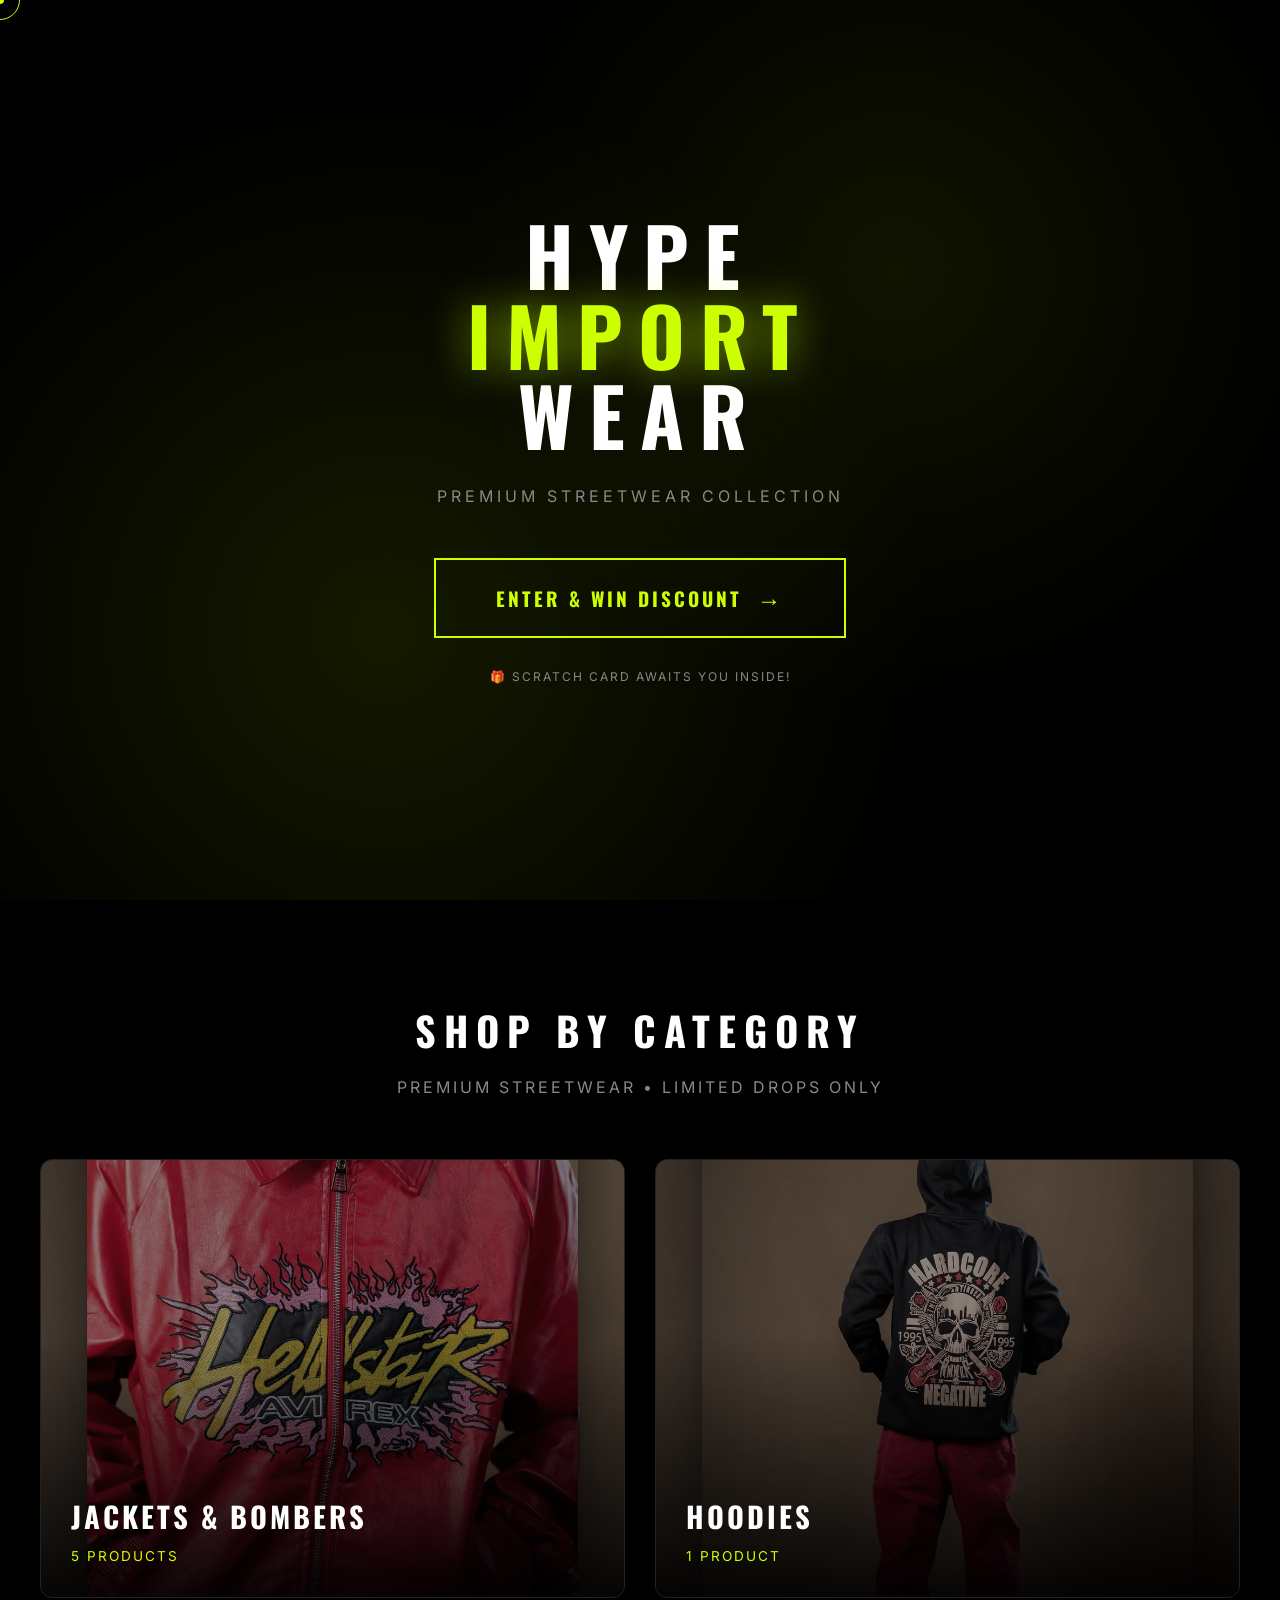
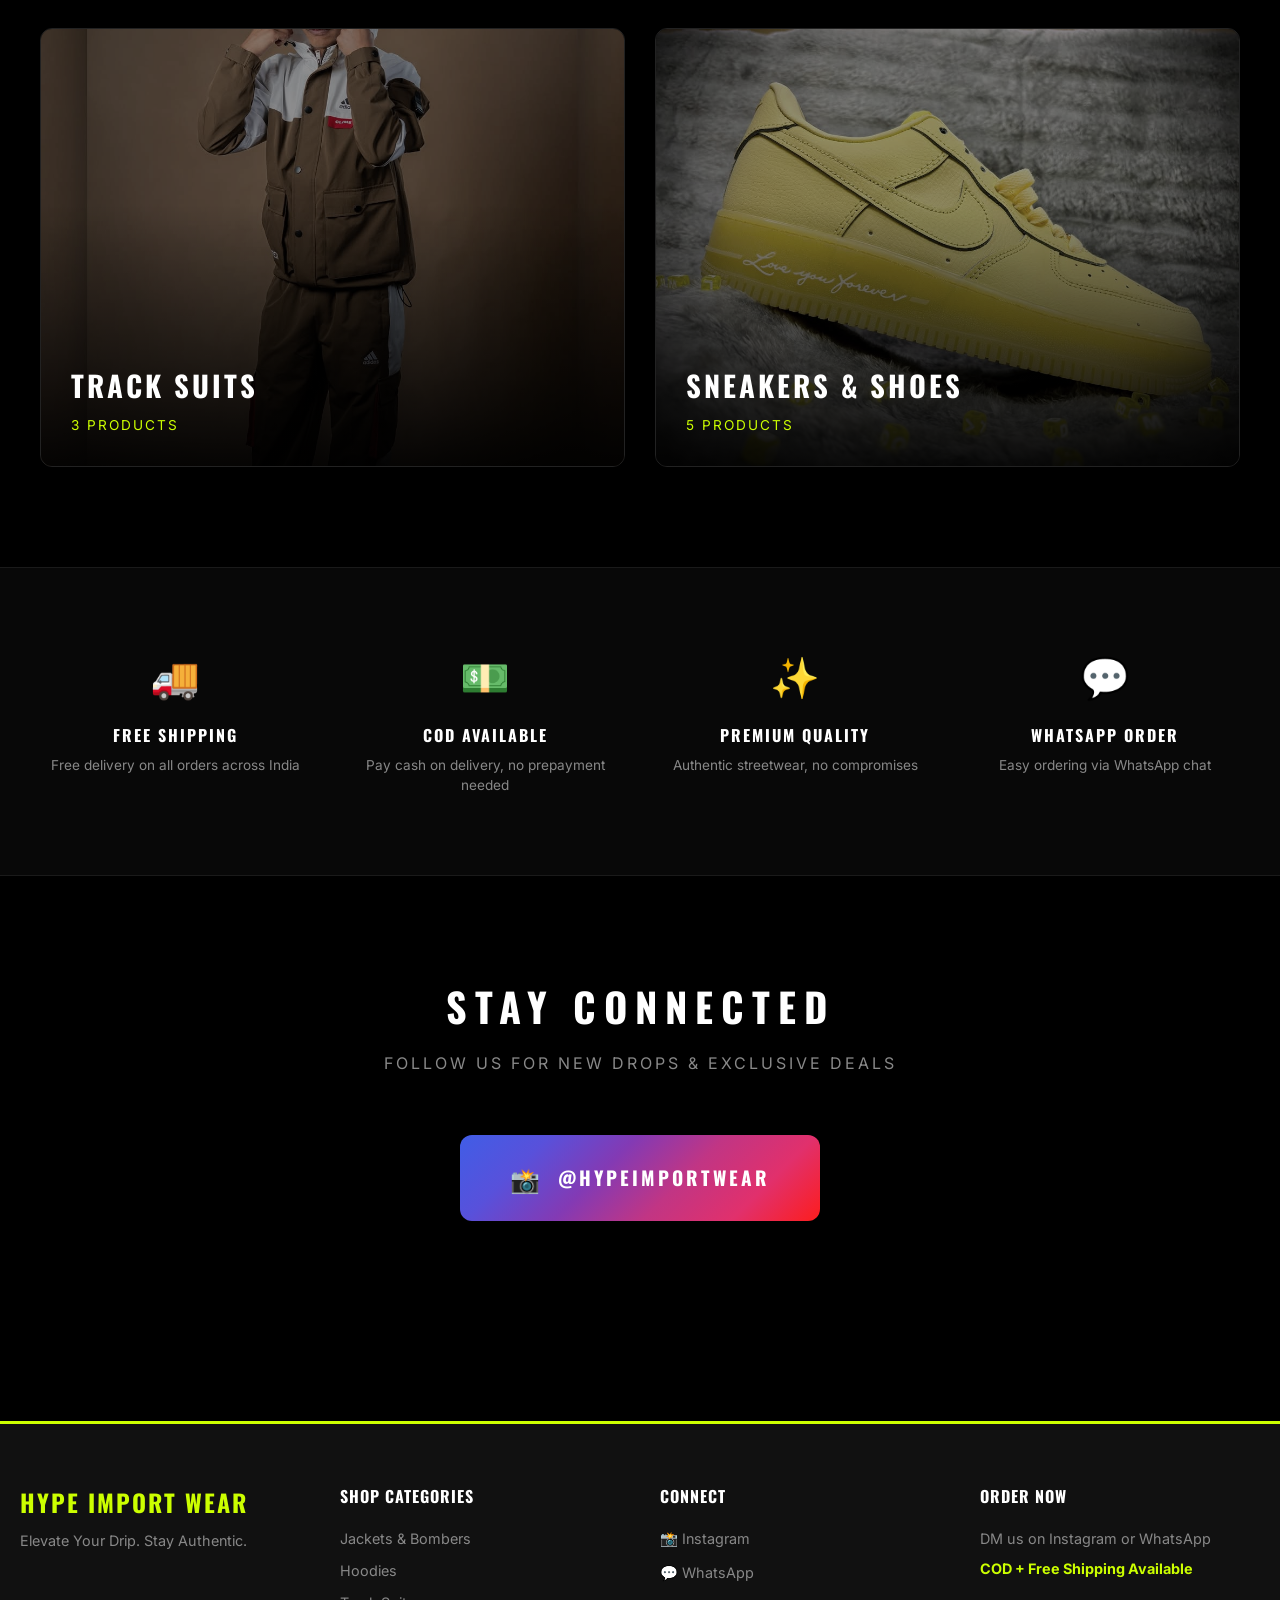
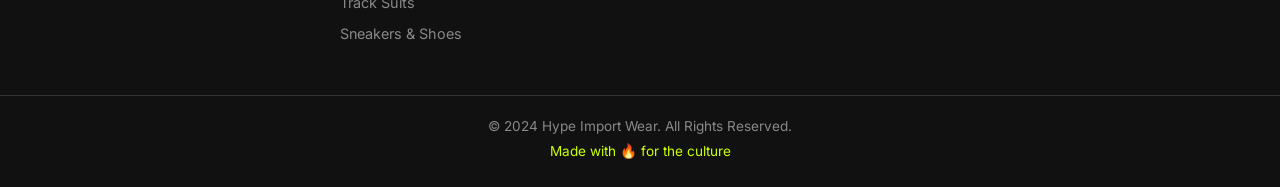
==== index.html @ 6ca6751d "Complete website restructure: Category pages, navigation bar, mobile responsive design" ====
<!DOCTYPE html>
<html lang="en">

<head>
    <meta charset="UTF-8">
    <meta name="viewport" content="width=device-width, initial-scale=1.0, maximum-scale=1.0, user-scalable=no">
    <meta name="referrer" content="no-referrer">
    <meta name="mobile-web-app-capable" content="yes">
    <meta name="apple-mobile-web-app-capable" content="yes">
    <meta name="apple-mobile-web-app-status-bar-style" content="black-translucent">
    <title>Hype Import Wear | Elevate Your Drip | Premium Streetwear</title>
    <meta name="description"
        content="Shop premium streetwear at Hype Import Wear. Jackets, hoodies, track suits, and sneakers. COD + Free Shipping available.">
    <link rel="stylesheet" href="css/styles.css">
    <link rel="stylesheet" href="css/product-page.css">
    <link rel="preconnect" href="https://fonts.googleapis.com">
    <link rel="preconnect" href="https://fonts.gstatic.com" crossorigin>
    <link href="https://fonts.googleapis.com/css2?family=Inter:wght@400;700&family=Oswald:wght@500;700&display=swap"
        rel="stylesheet">
    <style>
        /* Landing Page Specific Styles */
        .landing-hero {
            min-height: 100vh;
            display: flex;
            align-items: center;
            justify-content: center;
            text-align: center;
            padding: 120px 20px 80px;
            position: relative;
            background: transparent;
            overflow: hidden;
        }

        .landing-hero::before {
            content: '';
            position: absolute;
            top: 0;
            left: 0;
            right: 0;
            bottom: 0;
            background:
                radial-gradient(circle at 20% 80%, rgba(204, 255, 0, 0.08) 0%, transparent 50%),
                radial-gradient(circle at 80% 20%, rgba(204, 255, 0, 0.05) 0%, transparent 40%);
            pointer-events: none;
        }

        .landing-hero-content {
            position: relative;
            z-index: 2;
            max-width: 900px;
        }

        .landing-logo {
            display: flex;
            flex-direction: column;
            gap: 5px;
            margin-bottom: 30px;
        }

        .landing-logo-line {
            font-family: var(--font-heading);
            font-size: 4rem;
            font-weight: 700;
            letter-spacing: 15px;
            line-height: 1.1;
            color: var(--text-main);
        }

        .landing-logo-line.accent {
            color: var(--primary);
            text-shadow: 0 0 60px rgba(204, 255, 0, 0.4);
        }

        .landing-tagline {
            font-size: 1.2rem;
            color: var(--text-muted);
            letter-spacing: 6px;
            text-transform: uppercase;
            margin-bottom: 50px;
        }

        .landing-cta-group {
            display: flex;
            gap: 20px;
            justify-content: center;
            flex-wrap: wrap;
        }

        .landing-cta {
            display: inline-flex;
            align-items: center;
            gap: 12px;
            padding: 18px 40px;
            font-family: var(--font-heading);
            font-size: 1.1rem;
            font-weight: 700;
            text-transform: uppercase;
            letter-spacing: 3px;
            text-decoration: none;
            border-radius: var(--radius);
            transition: all 0.3s ease;
        }

        .landing-cta-primary {
            background: var(--primary);
            color: var(--bg-dark);
            border: 2px solid var(--primary);
        }

        .landing-cta-primary:hover {
            background: transparent;
            color: var(--primary);
            transform: translateY(-3px);
            box-shadow: 0 10px 30px rgba(204, 255, 0, 0.3);
        }

        .landing-cta-secondary {
            background: transparent;
            color: var(--text-main);
            border: 2px solid #333;
        }

        .landing-cta-secondary:hover {
            border-color: var(--primary);
            color: var(--primary);
            transform: translateY(-3px);
        }

        .scroll-indicator {
            position: absolute;
            bottom: 40px;
            left: 50%;
            transform: translateX(-50%);
            color: var(--text-muted);
            font-size: 0.8rem;
            letter-spacing: 3px;
            text-transform: uppercase;
            animation: bounce 2s infinite;
        }

        .scroll-indicator span {
            display: block;
            margin-top: 10px;
            font-size: 1.5rem;
        }

        @keyframes bounce {

            0%,
            20%,
            50%,
            80%,
            100% {
                transform: translateX(-50%) translateY(0);
            }

            40% {
                transform: translateX(-50%) translateY(-10px);
            }

            60% {
                transform: translateX(-50%) translateY(-5px);
            }
        }

        /* Category Showcase Section */
        .category-showcase {
            padding: 100px 20px;
            background: transparent;
        }

        .section-header {
            text-align: center;
            margin-bottom: 60px;
        }

        .section-title {
            font-family: var(--font-heading);
            font-size: 2.5rem;
            font-weight: 700;
            text-transform: uppercase;
            letter-spacing: 8px;
            color: var(--text-main);
            margin-bottom: 15px;
        }

        .section-subtitle {
            color: var(--text-muted);
            font-size: 1rem;
            letter-spacing: 3px;
            text-transform: uppercase;
        }

        .category-grid {
            display: grid;
            grid-template-columns: repeat(2, 1fr);
            gap: 30px;
            max-width: 1200px;
            margin: 0 auto;
        }

        .category-card {
            position: relative;
            aspect-ratio: 4/3;
            overflow: hidden;
            border-radius: var(--radius);
            border: 1px solid #222;
            cursor: pointer;
            transition: all 0.4s ease;
        }

        .category-card:hover {
            transform: translateY(-10px);
            border-color: var(--primary);
            box-shadow: 0 20px 60px rgba(204, 255, 0, 0.15);
        }

        .category-card-bg {
            position: absolute;
            top: 0;
            left: 0;
            width: 100%;
            height: 100%;
            background-size: cover;
            background-position: center;
            filter: grayscale(30%) brightness(0.6);
            transition: all 0.4s ease;
        }

        .category-card:hover .category-card-bg {
            filter: grayscale(0%) brightness(0.8);
            transform: scale(1.05);
        }

        .category-card-overlay {
            position: absolute;
            top: 0;
            left: 0;
            width: 100%;
            height: 100%;
            background: linear-gradient(180deg, transparent 40%, rgba(0, 0, 0, 0.9) 100%);
        }

        .category-card-content {
            position: absolute;
            bottom: 0;
            left: 0;
            right: 0;
            padding: 30px;
            z-index: 2;
        }

        .category-card-title {
            font-family: var(--font-heading);
            font-size: 1.8rem;
            font-weight: 700;
            text-transform: uppercase;
            letter-spacing: 3px;
            color: var(--text-main);
            margin-bottom: 8px;
        }

        .category-card-count {
            font-size: 0.85rem;
            color: var(--primary);
            letter-spacing: 2px;
            text-transform: uppercase;
        }

        .category-card-arrow {
            position: absolute;
            top: 20px;
            right: 20px;
            width: 50px;
            height: 50px;
            border: 2px solid rgba(255, 255, 255, 0.3);
            border-radius: 50%;
            display: flex;
            align-items: center;
            justify-content: center;
            color: var(--text-main);
            font-size: 1.2rem;
            transition: all 0.3s ease;
            opacity: 0;
            transform: translateX(-10px);
        }

        .category-card:hover .category-card-arrow {
            opacity: 1;
            transform: translateX(0);
            border-color: var(--primary);
            color: var(--primary);
        }

        /* Features Section */
        .features-section {
            padding: 80px 20px;
            background: rgba(10, 10, 10, 0.8);
            border-top: 1px solid #1a1a1a;
            border-bottom: 1px solid #1a1a1a;
        }

        .features-grid {
            display: grid;
            grid-template-columns: repeat(4, 1fr);
            gap: 40px;
            max-width: 1200px;
            margin: 0 auto;
        }

        .feature-item {
            text-align: center;
        }

        .feature-icon {
            font-size: 2.5rem;
            margin-bottom: 15px;
        }

        .feature-title {
            font-family: var(--font-heading);
            font-size: 1rem;
            font-weight: 700;
            text-transform: uppercase;
            letter-spacing: 2px;
            color: var(--text-main);
            margin-bottom: 8px;
        }

        .feature-desc {
            font-size: 0.85rem;
            color: var(--text-muted);
            line-height: 1.5;
        }

        /* Instagram CTA Section */
        .instagram-section {
            padding: 100px 20px;
            text-align: center;
            background: transparent;
        }

        .instagram-cta {
            display: inline-flex;
            align-items: center;
            gap: 15px;
            padding: 25px 50px;
            background: linear-gradient(135deg, #405DE6, #5851DB, #833AB4, #C13584, #E1306C, #FD1D1D);
            border-radius: var(--radius);
            color: white;
            text-decoration: none;
            font-family: var(--font-heading);
            font-size: 1.2rem;
            font-weight: 700;
            text-transform: uppercase;
            letter-spacing: 3px;
            transition: all 0.3s ease;
        }

        .instagram-cta:hover {
            transform: translateY(-5px);
            box-shadow: 0 20px 40px rgba(193, 53, 132, 0.4);
        }

        .instagram-cta-icon {
            font-size: 1.5rem;
        }

        /* Navigation Bar */
        .header-nav {
            position: fixed;
            top: 0;
            left: 0;
            right: 0;
            z-index: 1000;
            background: rgba(0, 0, 0, 0.95);
            backdrop-filter: blur(10px);
            border-bottom: 1px solid rgba(204, 255, 0, 0.1);
        }

        .header-nav-content {
            max-width: 1400px;
            margin: 0 auto;
            display: flex;
            align-items: center;
            justify-content: space-between;
            padding: 12px 20px;
        }

        .nav-logo img {
            height: 45px;
            width: auto;
        }

        .nav-links {
            display: flex;
            align-items: center;
            gap: 8px;
        }

        .nav-link {
            color: var(--text-muted);
            text-decoration: none;
            font-family: var(--font-heading);
            font-size: 0.85rem;
            font-weight: 500;
            text-transform: uppercase;
            letter-spacing: 1px;
            padding: 10px 16px;
            border-radius: var(--radius);
            transition: all 0.3s ease;
        }

        .nav-link:hover {
            color: var(--primary);
            background: rgba(204, 255, 0, 0.1);
        }

        .nav-link.active {
            color: var(--primary);
            background: rgba(204, 255, 0, 0.15);
        }

        .nav-actions {
            display: flex;
            align-items: center;
            gap: 12px;
        }

        .mobile-menu-btn {
            display: none;
            background: transparent;
            border: none;
            color: var(--text-main);
            font-size: 1.5rem;
            cursor: pointer;
            padding: 5px;
        }

        .mobile-nav {
            display: none;
            flex-direction: column;
            background: rgba(0, 0, 0, 0.98);
            border-top: 1px solid rgba(204, 255, 0, 0.1);
            padding: 20px;
        }

        .mobile-nav.show {
            display: flex;
        }

        .mobile-nav-link {
            color: var(--text-muted);
            text-decoration: none;
            font-family: var(--font-heading);
            font-size: 1rem;
            text-transform: uppercase;
            letter-spacing: 2px;
            padding: 15px 0;
            border-bottom: 1px solid rgba(255, 255, 255, 0.05);
            transition: all 0.3s ease;
        }

        .mobile-nav-link:hover,
        .mobile-nav-link.active {
            color: var(--primary);
        }

        .mobile-nav-link:last-child {
            border-bottom: none;
        }

        /* Mobile Responsive */
        @media (max-width: 1024px) {
            .category-grid {
                grid-template-columns: 1fr;
            }

            .nav-links {
                display: none;
            }

            .mobile-menu-btn {
                display: block;
            }
        }

        @media (max-width: 768px) {
            .landing-logo-line {
                font-size: 2.5rem;
                letter-spacing: 8px;
            }

            .landing-tagline {
                font-size: 0.9rem;
                letter-spacing: 3px;
            }

            .landing-cta {
                padding: 15px 30px;
                font-size: 1rem;
            }

            .section-title {
                font-size: 1.8rem;
                letter-spacing: 5px;
            }

            .features-grid {
                grid-template-columns: repeat(2, 1fr);
                gap: 30px;
            }

            .category-card-title {
                font-size: 1.4rem;
            }
        }

        @media (max-width: 480px) {
            .landing-cta-group {
                flex-direction: column;
                width: 100%;
                padding: 0 20px;
            }

            .landing-cta {
                width: 100%;
                justify-content: center;
            }

            .features-grid {
                grid-template-columns: 1fr;
            }
        }
    </style>
</head>

<body>
    <!-- Entry Splash Screen -->
    <div id="splash-screen" class="splash-screen">
        <div class="splash-content">
            <div class="splash-logo">
                <span class="splash-brand">HYPE</span>
                <span class="splash-brand accent">IMPORT</span>
                <span class="splash-brand">WEAR</span>
            </div>
            <p class="splash-tagline">Premium Streetwear Collection</p>
            <button id="enter-site-btn" class="enter-btn">
                <span class="enter-text">ENTER & WIN DISCOUNT</span>
                <span class="enter-icon">→</span>
            </button>
            <p class="splash-hint">🎁 Scratch card awaits you inside!</p>
        </div>
        <div class="splash-overlay"></div>
    </div>

    <!-- Background Effect -->
    <canvas id="bg-canvas"></canvas>

    <!-- Toast Container -->
    <div id="toast-container" class="toast-container"></div>

    <!-- Header with Navigation -->
    <header class="header-nav">
        <div class="header-nav-content">
            <a href="index.html" class="nav-logo">
                <img src="assets/590383713_17843854689654572_6541334605260396577_n.jpg" alt="Hype Import Wear">
            </a>

            <!-- Desktop Navigation -->
            <nav class="nav-links">
                <a href="index.html" class="nav-link active">Home</a>
                <a href="products/jackets.html" class="nav-link">Jackets</a>
                <a href="products/hoodies.html" class="nav-link">Hoodies</a>
                <a href="products/tracksuits.html" class="nav-link">Track Suits</a>
                <a href="products/sneakers.html" class="nav-link">Sneakers</a>
            </nav>

            <div class="nav-actions">
                <button id="wishlist-btn" class="wishlist-btn" onclick="openModal('wishlist-modal')">
                    <span class="wishlist-icon">♡</span>
                    <span id="wishlist-count" class="badge">0</span>
                </button>
                <button id="cart-btn" class="cart-btn" onclick="openModal('cart-modal')">
                    Cart <span id="cart-count" class="badge">0</span>
                </button>

                <!-- Mobile Menu Toggle -->
                <button class="mobile-menu-btn" onclick="toggleMobileMenu()">
                    <span class="menu-icon">☰</span>
                </button>
            </div>
        </div>

        <!-- Mobile Navigation -->
        <nav class="mobile-nav hidden" id="mobile-nav">
            <a href="index.html" class="mobile-nav-link active">Home</a>
            <a href="products/jackets.html" class="mobile-nav-link">Jackets & Bombers</a>
            <a href="products/hoodies.html" class="mobile-nav-link">Hoodies</a>
            <a href="products/tracksuits.html" class="mobile-nav-link">Track Suits</a>
            <a href="products/sneakers.html" class="mobile-nav-link">Sneakers & Shoes</a>
        </nav>
    </header>

    <!-- Hero Section -->
    <section class="landing-hero">
        <div class="landing-hero-content">
            <div class="landing-logo">
                <span class="landing-logo-line">HYPE</span>
                <span class="landing-logo-line accent">IMPORT</span>
                <span class="landing-logo-line">WEAR</span>
            </div>
            <p class="landing-tagline">Elevate Your Drip • Stay Authentic</p>
            <div class="landing-cta-group">
                <a href="#shop" class="landing-cta landing-cta-primary">
                    <span>🔥</span>
                    <span>Shop Now</span>
                </a>
                <a href="https://www.instagram.com/hypeimportwear/" target="_blank"
                    class="landing-cta landing-cta-secondary">
                    <span>📸</span>
                    <span>Follow Us</span>
                </a>
            </div>
        </div>
        <div class="scroll-indicator">
            <span>Scroll</span>
            <span>↓</span>
        </div>
    </section>

    <!-- Category Showcase -->
    <section id="shop" class="category-showcase">
        <div class="section-header">
            <h2 class="section-title">Shop by Category</h2>
            <p class="section-subtitle">Premium Streetwear • Limited Drops Only</p>
        </div>
        <div class="category-grid">
            <a href="products/jackets.html" class="category-card">
                <div class="category-card-bg"
                    style="background-image: url('assets/products/3_hellstar_avirex_bomber/main.jpg')"></div>
                <div class="category-card-overlay"></div>
                <div class="category-card-content">
                    <h3 class="category-card-title">Jackets & Bombers</h3>
                    <p class="category-card-count">5 Products</p>
                </div>
                <div class="category-card-arrow">→</div>
            </a>
            <a href="products/hoodies.html" class="category-card">
                <div class="category-card-bg"
                    style="background-image: url('assets/products/6_heavy_backprint_hoodie/main.jpg')"></div>
                <div class="category-card-overlay"></div>
                <div class="category-card-content">
                    <h3 class="category-card-title">Hoodies</h3>
                    <p class="category-card-count">1 Product</p>
                </div>
                <div class="category-card-arrow">→</div>
            </a>
            <a href="products/tracksuits.html" class="category-card">
                <div class="category-card-bg"
                    style="background-image: url('assets/products/7_adidas_brown_white_set/main.jpg')"></div>
                <div class="category-card-overlay"></div>
                <div class="category-card-content">
                    <h3 class="category-card-title">Track Suits</h3>
                    <p class="category-card-count">3 Products</p>
                </div>
                <div class="category-card-arrow">→</div>
            </a>
            <a href="products/sneakers.html" class="category-card">
                <div class="category-card-bg"
                    style="background-image: url('assets/products/10_nocta_air_force_1/main.jpg')"></div>
                <div class="category-card-overlay"></div>
                <div class="category-card-content">
                    <h3 class="category-card-title">Sneakers & Shoes</h3>
                    <p class="category-card-count">5 Products</p>
                </div>
                <div class="category-card-arrow">→</div>
            </a>
        </div>
    </section>

    <!-- Features Section -->
    <section class="features-section">
        <div class="features-grid">
            <div class="feature-item">
                <div class="feature-icon">🚚</div>
                <h3 class="feature-title">Free Shipping</h3>
                <p class="feature-desc">Free delivery on all orders across India</p>
            </div>
            <div class="feature-item">
                <div class="feature-icon">💵</div>
                <h3 class="feature-title">COD Available</h3>
                <p class="feature-desc">Pay cash on delivery, no prepayment needed</p>
            </div>
            <div class="feature-item">
                <div class="feature-icon">✨</div>
                <h3 class="feature-title">Premium Quality</h3>
                <p class="feature-desc">Authentic streetwear, no compromises</p>
            </div>
            <div class="feature-item">
                <div class="feature-icon">💬</div>
                <h3 class="feature-title">WhatsApp Order</h3>
                <p class="feature-desc">Easy ordering via WhatsApp chat</p>
            </div>
        </div>
    </section>

    <!-- Instagram CTA -->
    <section class="instagram-section">
        <div class="section-header">
            <h2 class="section-title">Stay Connected</h2>
            <p class="section-subtitle">Follow us for new drops & exclusive deals</p>
        </div>
        <a href="https://www.instagram.com/hypeimportwear/" target="_blank" class="instagram-cta">
            <span class="instagram-cta-icon">📸</span>
            <span>@hypeimportwear</span>
        </a>
    </section>

    <!-- Discount FAB -->
    <button id="spin-fab" class="spin-fab hidden" onclick="openModal('spin-modal')">
        <span class="fab-icon">%</span>
        <span class="fab-text">DEAL</span>
    </button>

    <!-- Cart Modal -->
    <div id="cart-modal" class="modal hidden">
        <div class="modal-content cart-content">
            <div class="modal-header">
                <h2>Your Cart</h2>
                <button class="close-btn" onclick="closeModal('cart-modal')">&times;</button>
            </div>
            <div id="cart-items" class="cart-items">
                <p class="empty-msg">Your cart is empty.</p>
            </div>
            <div class="cart-footer">
                <div class="summary">
                    <p>Subtotal: <span id="cart-subtotal">₹0.00</span></p>
                    <p class="discount-row hidden">Discount (<span id="discount-rate">0</span>%): -<span
                            id="discount-amount">₹0.00</span></p>
                    <h3>Total: <span id="cart-total">₹0.00</span></h3>
                </div>
                <button id="checkout-btn" class="btn-primary full-width" onclick="openModal('checkout-modal')">Checkout
                    via WhatsApp</button>
            </div>
        </div>
    </div>

    <!-- Checkout Modal -->
    <div id="checkout-modal" class="modal hidden">
        <div class="modal-content checkout-content">
            <div class="modal-header">
                <h2>Complete Your Order</h2>
                <button class="close-btn" onclick="closeModal('checkout-modal')">&times;</button>
            </div>
            <div class="checkout-form">
                <p class="checkout-subtitle">Enter your details to proceed</p>
                <div class="form-group">
                    <label for="customer-name">Your Name *</label>
                    <input type="text" id="customer-name" class="form-input" placeholder="Enter your full name"
                        required>
                </div>
                <div class="form-group">
                    <label for="customer-phone">Phone Number *</label>
                    <input type="tel" id="customer-phone" class="form-input"
                        placeholder="Enter your valid mobile number" required pattern="[0-9]{10}">
                </div>
                <div class="form-group">
                    <label for="customer-address">Delivery Address *</label>
                    <textarea id="customer-address" class="form-input address-input"
                        placeholder="House No, Street, City, Pin Code" required rows="3"></textarea>
                </div>
                <div class="checkout-summary">
                    <p>Items: <span id="checkout-items-count">0</span></p>
                    <p>Total: <span id="checkout-total" class="highlight">₹0</span></p>
                </div>
                <button id="confirm-checkout-btn" class="btn-primary full-width">Send Order via WhatsApp</button>
            </div>
        </div>
    </div>

    <!-- Scratch Card Modal -->
    <div id="spin-modal" class="modal hidden">
        <div class="modal-content scratch-content">
            <div class="modal-header">
                <h2>SCRATCH & WIN</h2>
                <button class="close-btn" onclick="closeModal('spin-modal')">&times;</button>
            </div>
            <p class="scratch-subtitle">SCRATCH THE CARD TO REVEAL YOUR DISCOUNT</p>
            <div class="scratch-card-container">
                <div class="scratch-card">
                    <div class="scratch-prize">
                        <span class="prize-amount">10%</span>
                        <span class="prize-text">OFF</span>
                    </div>
                    <canvas id="scratch-canvas"></canvas>
                </div>
            </div>
            <p id="spin-result" class="scratch-result"></p>
        </div>
    </div>

    <!-- Wishlist Modal -->
    <div id="wishlist-modal" class="modal hidden">
        <div class="modal-content wishlist-content">
            <div class="modal-header">
                <h2>Your Wishlist</h2>
                <button class="close-btn" onclick="closeModal('wishlist-modal')">&times;</button>
            </div>
            <div id="wishlist-items" class="wishlist-items">
                <p class="empty-msg">Your wishlist is empty. ♡</p>
            </div>
        </div>
    </div>

    <!-- Category Selection Modal -->
    <div id="category-modal" class="modal hidden">
        <div class="modal-content category-modal-content">
            <div class="category-selection-body">
                <h2 class="cat-modal-title">What's Your Vibe?</h2>
                <p class="cat-modal-subtitle">Pick your interests to explore</p>
                <div id="interest-selection" class="interest-grid">
                    <a href="products/jackets.html" class="interest-pill">Jackets & Bombers</a>
                    <a href="products/hoodies.html" class="interest-pill">Hoodies</a>
                    <a href="products/tracksuits.html" class="interest-pill">Track Suits</a>
                    <a href="products/sneakers.html" class="interest-pill">Sneakers & Shoes</a>
                </div>
                <button id="confirm-interests-btn" class="btn-primary full-width mt-20"
                    onclick="closeModal('category-modal')">BROWSE ALL PRODUCTS</button>
            </div>
        </div>
    </div>

    <!-- Back to Top Button -->
    <button id="back-to-top" class="back-to-top hidden" onclick="window.scrollTo({top:0, behavior:'smooth'})">
        <span class="btt-icon">↑</span>
        <span class="btt-text">TOP</span>
    </button>

    <!-- Custom Cursor -->
    <div class="cursor-dot"></div>
    <div class="cursor-outline"></div>

    <!-- Footer -->
    <footer class="footer">
        <div class="container footer-content">
            <div class="footer-brand">
                <h3 class="footer-logo">HYPE IMPORT WEAR</h3>
                <p class="footer-tagline">Elevate Your Drip. Stay Authentic.</p>
            </div>
            <div class="footer-links">
                <h4>Shop Categories</h4>
                <a href="products/jackets.html">Jackets & Bombers</a>
                <a href="products/hoodies.html">Hoodies</a>
                <a href="products/tracksuits.html">Track Suits</a>
                <a href="products/sneakers.html">Sneakers & Shoes</a>
            </div>
            <div class="footer-social">
                <h4>Connect</h4>
                <a href="https://www.instagram.com/hypeimportwear/" target="_blank" class="social-link">📸 Instagram</a>
                <a href="https://wa.me/918309223139" target="_blank" class="social-link">💬 WhatsApp</a>
            </div>
            <div class="footer-contact">
                <h4>Order Now</h4>
                <p>DM us on Instagram or WhatsApp</p>
                <p class="highlight">COD + Free Shipping Available</p>
            </div>
        </div>
        <div class="footer-bottom">
            <p>© 2024 Hype Import Wear. All Rights Reserved.</p>
            <p class="made-with">Made with 🔥 for the culture</p>
        </div>
    </footer>

    <!-- Scripts -->
    <script src="js/products-data.js"></script>
    <script src="js/cart.js"></script>
    <script>
        // Modal functions
        function openModal(modalId) {
            const modal = document.getElementById(modalId);
            if (modal) {
                modal.classList.remove('hidden');
                document.body.style.overflow = 'hidden';
            }
        }

        function closeModal(modalId) {
            const modal = document.getElementById(modalId);
            if (modal) {
                modal.classList.add('hidden');
                document.body.style.overflow = '';
            }
        }

        // Close modal when clicking outside
        document.addEventListener('click', (e) => {
            if (e.target.classList.contains('modal')) {
                e.target.classList.add('hidden');
                document.body.style.overflow = '';
            }
        });

        // Splash Screen Logic
        const splashScreen = document.getElementById('splash-screen');
        const enterBtn = document.getElementById('enter-site-btn');
        const spinModal = document.getElementById('spin-modal');
        const spinFab = document.getElementById('spin-fab');

        // Mobile Menu Toggle
        function toggleMobileMenu() {
            const mobileNav = document.getElementById('mobile-nav');
            const menuBtn = document.querySelector('.mobile-menu-btn .menu-icon');
            mobileNav.classList.toggle('show');
            mobileNav.classList.toggle('hidden');
            menuBtn.textContent = mobileNav.classList.contains('show') ? '✕' : '☰';
        }
        window.toggleMobileMenu = toggleMobileMenu;

        // Check if already entered this session
        if (sessionStorage.getItem('hype_hasEntered') === 'true') {
            splashScreen.classList.add('hidden');
        }

        enterBtn.addEventListener('click', () => {
            splashScreen.classList.add('hidden');
            sessionStorage.setItem('hype_hasEntered', 'true');

            // Show scratch card if not spun
            const hasSpun = localStorage.getItem('neon_hasSpun');
            if (hasSpun !== 'true') {
                setTimeout(() => openModal('spin-modal'), 500);
            }
        });

        // Toggle FAB visibility based on spin status
        if (localStorage.getItem('neon_hasSpun') !== 'true') {
            spinFab.classList.remove('hidden');
        }

        // Scratch Card Logic
        let scratchCanvas, scratchCtx, isScratching = false;

        function initScratchCard() {
            scratchCanvas = document.getElementById('scratch-canvas');
            if (!scratchCanvas) return;

            scratchCtx = scratchCanvas.getContext('2d');
            const container = scratchCanvas.parentElement;
            scratchCanvas.width = container.offsetWidth;
            scratchCanvas.height = container.offsetHeight;

            // Draw scratch surface
            const w = scratchCanvas.width;
            const h = scratchCanvas.height;

            const gradient = scratchCtx.createLinearGradient(0, 0, w, h);
            gradient.addColorStop(0, '#3a3a3a');
            gradient.addColorStop(0.5, '#5a5a5a');
            gradient.addColorStop(1, '#3a3a3a');

            scratchCtx.fillStyle = gradient;
            scratchCtx.fillRect(0, 0, w, h);

            scratchCtx.fillStyle = '#ccff00';
            scratchCtx.font = '900 18px Oswald, sans-serif';
            scratchCtx.textAlign = 'center';
            scratchCtx.textBaseline = 'middle';
            scratchCtx.fillText('SCRATCH HERE', w / 2, h / 2);

            // Event listeners
            scratchCanvas.addEventListener('mousedown', () => isScratching = true);
            scratchCanvas.addEventListener('mouseup', () => isScratching = false);
            scratchCanvas.addEventListener('mouseleave', () => isScratching = false);
            scratchCanvas.addEventListener('mousemove', scratch);

            scratchCanvas.addEventListener('touchstart', (e) => { e.preventDefault(); isScratching = true; });
            scratchCanvas.addEventListener('touchend', () => isScratching = false);
            scratchCanvas.addEventListener('touchmove', scratchTouch);
        }

        function scratch(e) {
            if (!isScratching || localStorage.getItem('neon_hasSpun') === 'true') return;
            const rect = scratchCanvas.getBoundingClientRect();
            const x = e.clientX - rect.left;
            const y = e.clientY - rect.top;
            scratchAt(x, y);
        }

        function scratchTouch(e) {
            e.preventDefault();
            if (!isScratching || localStorage.getItem('neon_hasSpun') === 'true') return;
            const touch = e.touches[0];
            const rect = scratchCanvas.getBoundingClientRect();
            const x = touch.clientX - rect.left;
            const y = touch.clientY - rect.top;
            scratchAt(x, y);
        }

        function scratchAt(x, y) {
            scratchCtx.globalCompositeOperation = 'destination-out';
            scratchCtx.beginPath();
            scratchCtx.arc(x, y, 25, 0, Math.PI * 2);
            scratchCtx.fill();

            checkScratchProgress();
        }

        function checkScratchProgress() {
            if (localStorage.getItem('neon_hasSpun') === 'true') return;

            const imageData = scratchCtx.getImageData(0, 0, scratchCanvas.width, scratchCanvas.height);
            const pixels = imageData.data;
            let transparentPixels = 0;

            for (let i = 3; i < pixels.length; i += 4) {
                if (pixels[i] < 128) transparentPixels++;
            }

            const percent = (transparentPixels / (pixels.length / 4)) * 100;

            if (percent > 50) {
                revealPrize();
            }
        }

        function revealPrize() {
            if (localStorage.getItem('neon_hasSpun') === 'true') return;

            scratchCtx.clearRect(0, 0, scratchCanvas.width, scratchCanvas.height);
            document.getElementById('spin-result').innerText = 'YOU WON 10% OFF!';

            localStorage.setItem('neon_hasSpun', 'true');
            localStorage.setItem('neon_discount', '10');

            setTimeout(() => {
                closeModal('spin-modal');
                spinFab.classList.add('hidden');
                // Show category selection modal
                openModal('category-modal');
            }, 1500);
        }

        // Initialize
        document.addEventListener('DOMContentLoaded', () => {
            CartManager.updateCartBadge();
            CartManager.updateWishlistBadge();
            initScratchCard();

            // Update cart UI
            updateCartUI();

            // Checkout button
            const confirmBtn = document.getElementById('confirm-checkout-btn');
            if (confirmBtn) {
                confirmBtn.onclick = () => {
                    const name = document.getElementById('customer-name').value.trim();
                    const phone = document.getElementById('customer-phone').value.trim();
                    const address = document.getElementById('customer-address').value.trim();

                    if (!name || !phone || !address) {
                        alert('Please fill all fields');
                        return;
                    }

                    CartManager.checkout(name, phone, address);
                };
            }

            // Back to top
            window.addEventListener('scroll', () => {
                const btn = document.getElementById('back-to-top');
                if (window.scrollY > 500) {
                    btn.classList.remove('hidden');
                } else {
                    btn.classList.add('hidden');
                }
            });
        });

        // Update Cart UI function
        function updateCartUI() {
            const cart = CartManager.getCart();
            const cartItemsContainer = document.getElementById('cart-items');
            const cartSubtotal = document.getElementById('cart-subtotal');
            const cartTotal = document.getElementById('cart-total');
            const discountRow = document.querySelector('.discount-row');

            if (cart.length === 0) {
                cartItemsContainer.innerHTML = '<p class="empty-msg">Your cart is empty.</p>';
            } else {
                cartItemsContainer.innerHTML = cart.map(item => `
                    <div class="cart-item">
                        <div class="cart-item-details">
                            <h4>${item.title}</h4>
                            <p class="cart-variant">Size: ${item.selectedSize}</p>
                            <p>₹${item.price} x ${item.qty}</p>
                        </div>
                        <div class="cart-controls">
                            <button onclick="updateQty('${item.cartId}', -1)">-</button>
                            <span>${item.qty}</span>
                            <button onclick="updateQty('${item.cartId}', 1)">+</button>
                        </div>
                    </div>
                `).join('');
            }

            const subtotal = CartManager.getSubtotal();
            const discount = CartManager.getDiscount();
            const discountValue = subtotal * discount / 100;
            const total = subtotal - discountValue;

            cartSubtotal.innerText = `₹${subtotal.toFixed(2)}`;
            cartTotal.innerText = `₹${total.toFixed(2)}`;

            if (discount > 0 && discountRow) {
                discountRow.classList.remove('hidden');
                document.getElementById('discount-rate').innerText = discount;
                document.getElementById('discount-amount').innerText = `₹${discountValue.toFixed(2)}`;
            }

            document.getElementById('checkout-items-count').innerText = CartManager.getTotalItems();
            document.getElementById('checkout-total').innerText = `₹${total.toFixed(0)}`;
        }

        function updateQty(cartId, change) {
            CartManager.updateQty(cartId, change);
            updateCartUI();
        }
    </script>
    <!-- Landing Page Effects Script -->
    <script src="js/landing.js"></script>
</body>

</html>
---- css/styles.css ----
:root {
    --bg-dark: #000000;
    /* Deep Black */
    --bg-card: #111111;
    --text-main: #ffffff;
    --text-muted: #888888;
    --primary: #ccff00;
    /* Neon Lime Green */
    --secondary: #ffffff;
    /* White Accent */
    --accent: #333333;
    /* Muted Gray */
    --shadow: 0 10px 40px rgba(0, 0, 0, 0.4);
    /* Soft shadow */
    --radius: 12px;
    /* Smooth corners */
    --font-heading: 'Oswald', sans-serif;
    --font-body: 'Inter', sans-serif;
}

* {
    margin: 0;
    padding: 0;
    box-sizing: border-box;
}

body {
    background-color: var(--bg-dark);
    color: var(--text-main);
    font-family: var(--font-body);
    line-height: 1.5;
}

/* =========================================
   SPLASH SCREEN / ENTRY
   ========================================= */
.splash-screen {
    position: fixed;
    top: 0;
    left: 0;
    width: 100%;
    height: 100%;
    background: var(--bg-dark);
    z-index: 10000;
    display: flex;
    align-items: center;
    justify-content: center;
    transition: opacity 0.5s ease, visibility 0.5s ease;
}

.splash-screen.hidden {
    opacity: 0;
    visibility: hidden;
    pointer-events: none;
}

.splash-overlay {
    position: absolute;
    top: 0;
    left: 0;
    width: 100%;
    height: 100%;
    background:
        radial-gradient(circle at 30% 70%, rgba(204, 255, 0, 0.1) 0%, transparent 50%),
        radial-gradient(circle at 70% 30%, rgba(204, 255, 0, 0.08) 0%, transparent 40%);
    pointer-events: none;
}

#bg-canvas {
    position: fixed;
    top: 0;
    left: 0;
    width: 100%;
    height: 100%;
    z-index: -1;
    pointer-events: none;
    background: var(--bg-dark);
}

.splash-content {
    position: relative;
    z-index: 2;
    text-align: center;
    padding: 40px;
}

.splash-logo {
    display: flex;
    flex-direction: column;
    align-items: center;
    gap: 0;
    margin-bottom: 30px;
}

.splash-brand {
    font-family: var(--font-heading);
    font-size: 5rem;
    font-weight: 700;
    letter-spacing: 15px;
    line-height: 1;
    color: var(--text-main);
    animation: fadeInUp 0.8s ease forwards;
    opacity: 0;
}

.splash-brand:nth-child(1) {
    animation-delay: 0.2s;
}

.splash-brand:nth-child(2) {
    animation-delay: 0.4s;
}

.splash-brand:nth-child(3) {
    animation-delay: 0.6s;
}

.splash-brand.accent {
    color: var(--primary);
    text-shadow: 0 0 40px rgba(204, 255, 0, 0.6);
}

.splash-tagline {
    font-family: var(--font-body);
    font-size: 1rem;
    color: var(--text-muted);
    letter-spacing: 4px;
    text-transform: uppercase;
    margin-bottom: 50px;
    animation: fadeInUp 0.8s ease 0.8s forwards;
    opacity: 0;
}

.enter-btn {
    background: transparent;
    border: 2px solid var(--primary);
    color: var(--primary);
    padding: 20px 60px;
    font-family: var(--font-heading);
    font-size: 1.2rem;
    font-weight: 700;
    letter-spacing: 3px;
    cursor: pointer;
    transition: all 0.3s ease;
    display: inline-flex;
    align-items: center;
    gap: 15px;
    animation: fadeInUp 0.8s ease 1s forwards, pulse 2s ease-in-out 2s infinite;
    opacity: 0;
}

.enter-btn:hover {
    background: var(--primary);
    color: var(--bg-dark);
    box-shadow: 0 0 30px rgba(204, 255, 0, 0.5), 8px 8px 0 var(--text-main);
    transform: translate(-4px, -4px);
}

.enter-icon {
    font-size: 1.5rem;
    transition: transform 0.3s ease;
}

.enter-btn:hover .enter-icon {
    transform: translateX(5px);
}

.splash-hint {
    margin-top: 30px;
    font-size: 0.75rem;
    color: var(--text-muted);
    letter-spacing: 2px;
    text-transform: uppercase;
    animation: fadeInUp 0.8s ease 1.2s forwards;
    opacity: 0;
}

@keyframes fadeInUp {
    from {
        opacity: 0;
        transform: translateY(30px);
    }

    to {
        opacity: 1;
        transform: translateY(0);
    }
}

@keyframes pulse {

    0%,
    100% {
        box-shadow: 0 0 0 0 rgba(204, 255, 0, 0.4);
    }

    50% {
        box-shadow: 0 0 20px 10px rgba(204, 255, 0, 0.2);
    }
}

/* Fullscreen mode */
body.fullscreen-mode {
    overflow-x: hidden;
}



.container {
    max-width: 1400px;
    /* Wider for modern feel */
    margin: 0 auto;
    padding: 0 20px;
}

/* Header */
.header {
    background-color: #000000;
    padding: 25px 0;
    position: sticky;
    top: 0;
    z-index: 100;
    border-bottom: 2px solid var(--primary);
}

.header-content {
    display: flex;
    justify-content: space-between;
    align-items: center;
}

.logo-container {
    display: flex;
    align-items: center;
}

.logo-img {
    height: 80px;
    /* Prominent size */
    width: auto;
    object-fit: contain;
    border: 2px solid var(--primary);
    box-shadow: 4px 4px 0 rgba(204, 255, 0, 0.2);
}

.cart-btn {
    background: var(--bg-dark);
    border: 2px solid var(--text-main);
    color: var(--text-main);
    padding: 10px 20px;
    cursor: pointer;
    font-family: var(--font-heading);
    font-weight: 700;
    text-transform: uppercase;
    transition: all 0.2s ease;
    display: flex;
    align-items: center;
    gap: 10px;
    border-radius: var(--radius);
    /* Flat */
}

.cart-btn:hover {
    background: var(--primary);
    color: var(--bg-dark);
    border-color: var(--primary);
    box-shadow: 4px 4px 0 var(--text-main);
}

.badge {
    background: var(--text-main);
    color: var(--bg-dark);
    padding: 2px 8px;
    border-radius: var(--radius);
    /* Square badge */
    font-size: 0.9rem;
    font-weight: 900;
}

/* Catalog & Categories */
.category-section {
    margin-bottom: 80px;
}

.category-title {
    font-family: var(--font-heading);
    font-size: 3.5rem;
    color: var(--text-main);
    margin-bottom: 30px;
    border-bottom: none;
    padding-bottom: 0;
    text-transform: uppercase;
    letter-spacing: -1px;
    text-shadow: none;
    position: relative;
    display: inline-block;
}

.category-title::after {
    content: '';
    display: block;
    width: 100%;
    height: 8px;
    background: var(--primary);
    position: absolute;
    bottom: 5px;
    left: 0;
    z-index: -1;
}

/* Product Grid */
.product-grid {
    display: grid;
    grid-template-columns: repeat(auto-fit, minmax(280px, 1fr));
    gap: 20px;
    padding: 0;
}

.product-card {
    background: var(--bg-card);
    border-radius: var(--radius);
    /* Sharp edges */
    overflow: hidden;
    display: flex;
    flex-direction: column;
    position: relative;
    transition: all 0.3s cubic-bezier(0.25, 0.8, 0.25, 1);
    cursor: pointer;
    border: 1px solid #222;
    border-radius: var(--radius);
}

.product-card:hover {
    transform: translateY(-5px);
    box-shadow: 8px 8px 0 var(--primary);
    border-color: var(--primary);
}

.product-img {
    width: 100%;
    height: 300px;
    object-fit: cover;
    background: #222;
    filter: grayscale(20%);
    transition: filter 0.3s;
}

.product-card:hover .product-img {
    filter: grayscale(0%);
}

.product-info {
    padding: 25px;
    flex-grow: 1;
    display: flex;
    flex-direction: column;
}

.product-title {
    font-family: var(--font-heading);
    font-size: 1.4rem;
    margin-bottom: 5px;
    text-transform: uppercase;
    line-height: 1.1;
}

.product-price {
    color: var(--primary);
    font-size: 1.5rem;
    font-family: var(--font-heading);
    font-weight: 700;
    margin-bottom: 20px;
}

/* =========================================
   BASE BUTTON COMPONENT (Optimized)
   ========================================= */
.btn-base {
    cursor: pointer;
    transition: all 0.2s;
    font-family: var(--font-heading);
    text-transform: uppercase;
    letter-spacing: 1px;
    border-radius: var(--radius);
}

.btn-add {
    margin-top: auto;
    background: var(--text-main);
    border: none;
    color: var(--bg-dark);
    padding: 15px;
    cursor: pointer;
    transition: 0.2s;
    width: 100%;
    font-weight: 900;
    font-family: var(--font-heading);
    text-transform: uppercase;
    letter-spacing: 1px;
}

.btn-add:hover {
    background: var(--primary);
    color: var(--bg-dark);
}

/* Buttons */
.btn-primary {
    background: var(--primary);
    color: var(--bg-dark);
    border: none;
    padding: 15px 30px;
    font-size: 1.2rem;
    font-weight: 900;
}

.btn-primary:hover {
    background: #fff;
    color: #000;
    box-shadow: 5px 5px 0 var(--primary);
}

.full-width {
    width: 100%;
}

/* Modals */
.modal {
    position: fixed;
    top: 0;
    left: 0;
    width: 100%;
    height: 100%;
    background: rgba(0, 0, 0, 0.9);
    display: flex;
    justify-content: center;
    align-items: center;
    z-index: 99999;
    opacity: 1;
    visibility: visible;
    transition: all 0.3s ease;
    backdrop-filter: blur(5px);
}

.modal.hidden {
    opacity: 0;
    visibility: hidden;
    pointer-events: none;
}

.modal-content {
    background: var(--bg-card);
    border: 1px solid #333;
    width: 90%;
    max-width: 900px;
    position: relative;
    animation: slideUp 0.4s cubic-bezier(0.16, 1, 0.3, 1);
    box-shadow: var(--shadow);
    display: flex;
    flex-direction: column;
    max-height: 90vh;
    border-radius: var(--radius);
    padding: 40px;
}

.modal-header {
    display: flex;
    justify-content: space-between;
    align-items: center;
    margin-bottom: 30px;
    border-bottom: 2px solid #333;
    padding-bottom: 15px;
}

.modal-header h2 {
    font-family: var(--font-heading);
    text-transform: uppercase;
    font-size: 2rem;
}

.close-btn {
    background: none;
    border: none;
    color: var(--text-main);
    font-size: 2.5rem;
    /* Increased size for better visibility */
    cursor: pointer;
    line-height: 1;
    padding: 10px;
    /* Larger touch target */
    min-width: 44px;
    /* Minimum touch target size */
    min-height: 44px;
    display: flex;
    align-items: center;
    justify-content: center;
    z-index: 1001;
    /* Ensure it's on top */
}

.close-btn:hover {
    color: var(--primary);
}

/* Cart Specifics */
.cart-items {
    max-height: 400px;
    overflow-y: auto;
    margin-bottom: 30px;
}

.cart-item {
    display: flex;
    justify-content: space-between;
    align-items: center;
    padding: 15px 0;
    border-bottom: 1px solid #333;
}

.cart-item-details h4 {
    font-size: 1.1rem;
    font-family: var(--font-heading);
    text-transform: uppercase;
}

.cart-item-details p {
    font-size: 0.9rem;
    color: var(--text-muted);
    font-family: var(--font-body);
}

.cart-controls button {
    background: #222;
    border: 1px solid #444;
    color: white;
    width: 30px;
    height: 30px;
    cursor: pointer;
    margin: 0 5px;
    font-weight: bold;
}

.cart-controls button:hover {
    background: var(--primary);
    color: black;
    border-color: var(--primary);
}

.cart-footer .summary {
    margin-bottom: 25px;
    text-align: right;
    font-family: var(--font-heading);
    text-transform: uppercase;
}

.discount-row {
    color: var(--primary);
}

/* Discount FAB */
.spin-fab {
    position: fixed;
    bottom: 40px;
    right: 40px;
    width: 70px;
    height: 70px;
    border-radius: var(--radius);
    background: var(--bg-dark);
    border: 2px solid var(--primary);
    cursor: pointer;
    box-shadow: 4px 4px 0 var(--primary);
    z-index: 90;
    transition: transform 0.2s, box-shadow 0.2s;
    display: flex;
    flex-direction: column;
    align-items: center;
    justify-content: center;
    gap: 4px;
}

.fab-icon {
    font-size: 1.6rem;
    line-height: 1;
    color: var(--primary);
}

.fab-text {
    font-size: 0.6rem;
    font-weight: 900;
    color: var(--primary);
    font-family: var(--font-heading);
    letter-spacing: 2px;
}

.spin-fab:hover {
    transform: translate(-2px, -2px);
    box-shadow: 6px 6px 0 var(--primary);
    background: var(--primary);
}

.spin-fab:hover .fab-icon,
.spin-fab:hover .fab-text {
    color: var(--bg-dark);
}

.spin-fab.hidden {
    display: none;
}

/* Scratch Card Modal */
.scratch-content {
    background: var(--bg-card);
    border: 2px solid var(--primary);
    box-shadow: 8px 8px 0 var(--primary);
    max-width: 380px;
    text-align: center;
    padding: 40px 30px;
}

.scratch-content .modal-header {
    border-bottom: none;
    margin-bottom: 10px;
}

.scratch-content .modal-header h2 {
    font-size: 2rem;
    color: var(--text-main);
    text-transform: uppercase;
    letter-spacing: 3px;
}

.scratch-subtitle {
    color: var(--text-muted);
    margin-bottom: 30px;
    font-size: 0.8rem;
    text-transform: uppercase;
    letter-spacing: 2px;
}

/* Scratch Card */
.scratch-card-container {
    display: flex;
    justify-content: center;
    margin-bottom: 25px;
}

.scratch-card {
    position: relative;
    width: 280px;
    height: 160px;
    background: var(--bg-dark);
    border: 3px solid var(--primary);
    box-shadow: 6px 6px 0 var(--text-main);
    overflow: hidden;
}

.scratch-prize {
    position: absolute;
    top: 0;
    left: 0;
    width: 100%;
    height: 100%;
    display: flex;
    flex-direction: column;
    align-items: center;
    justify-content: center;
    background: var(--bg-dark);
    z-index: 1;
}

.prize-amount {
    font-family: var(--font-heading);
    font-size: 4rem;
    font-weight: 900;
    color: var(--primary);
    line-height: 1;
    letter-spacing: -2px;
}

.prize-text {
    font-family: var(--font-heading);
    font-size: 1.5rem;
    font-weight: 700;
    color: var(--text-main);
    text-transform: uppercase;
    letter-spacing: 8px;
    margin-top: 5px;
}

#scratch-canvas {
    position: absolute;
    top: 0;
    left: 0;
    width: 100%;
    height: 100%;
    z-index: 2;
    cursor: crosshair;
}

.scratch-result {
    text-align: center;
    margin-top: 10px;
    font-size: 1.2rem;
    font-weight: 900;
    color: var(--primary);
    min-height: 1.5em;
    text-transform: uppercase;
    font-family: var(--font-heading);
    letter-spacing: 2px;
}

.scratch-result.revealed {
    animation: reveal-flash 0.3s ease-in-out 2;
}

@keyframes reveal-flash {

    0%,
    100% {
        color: var(--primary);
    }

    50% {
        color: var(--text-main);
    }
}

/* Product Details Modal */
.product-details-content {
    max-width: 900px;
    width: 90%;
    background: var(--bg-card);
    border: 2px solid var(--primary);
    box-shadow: 0 0 20px rgba(204, 255, 0, 0.1);
}

.product-details-grid {
    display: grid;
    grid-template-columns: 1fr 1fr;
    gap: 30px;
    margin-top: 20px;
}

@media (max-width: 768px) {
    .product-details-grid {
        grid-template-columns: 1fr;
    }
}

.product-image-container {
    display: flex;
    flex-direction: column;
    gap: 15px;
}

.modal-product-img {
    width: 100%;
    height: auto;
    border: 1px solid #333;
    box-shadow: none;
    border-radius: var(--radius);
}

.ig-link {
    display: block;
    text-align: center;
    color: var(--primary);
    text-decoration: none;
    font-weight: 700;
    border: 1px solid var(--primary);
    padding: 10px;
    text-transform: uppercase;
    transition: all 0.2s;
    border-radius: var(--radius);
}

.ig-link:hover {
    background: var(--primary);
    color: var(--bg-dark);
}

.product-info-col h2 {
    font-family: var(--font-heading);
    font-size: 2rem;
    margin-bottom: 10px;
    text-transform: uppercase;
}

.modal-price {
    font-size: 1.5rem;
    color: var(--primary);
    font-weight: 700;
    margin-bottom: 20px;
    font-family: var(--font-heading);
}

.modal-description {
    margin-bottom: 25px;
    color: #ccc;
}

.modal-description h4 {
    color: var(--text-main);
    margin-bottom: 5px;
    text-transform: uppercase;
}

.modal-description ul {
    list-style-position: inside;
    margin-top: 10px;
    color: var(--text-muted);
}

/* Options Selector */
.option-group {
    margin-bottom: 25px;
}

.option-group label {
    display: block;
    font-weight: 700;
    margin-bottom: 10px;
    text-transform: uppercase;
}

.size-selector {
    display: flex;
    gap: 10px;
    flex-wrap: wrap;
}

.size-selector input[type="radio"] {
    display: none;
}

.size-selector label {
    padding: 10px 20px;
    border: 1px solid var(--text-muted);
    cursor: pointer;
    transition: all 0.2s;
    margin-bottom: 0;
}

.size-selector input[type="radio"]:checked+label {
    background: var(--primary);
    color: var(--bg-dark);
    border-color: var(--primary);
    box-shadow: 2px 2px 0 var(--text-main);
    font-weight: 900;
}

.btn-add-large {
    width: 100%;
    padding: 15px;
    background: var(--text-main);
    color: var(--bg-dark);
    border: none;
    font-family: var(--font-heading);
    font-size: 1.2rem;
    font-weight: 700;
    text-transform: uppercase;
    cursor: pointer;
    transition: all 0.2s;
}

.btn-add-large:hover {
    background: var(--primary);
    box-shadow: 4px 4px 0 var(--text-main);
    transform: translate(-2px, -2px);
}

/* Product Thumbnails */
.product-thumbnails {
    display: flex;
    gap: 10px;
    margin-top: 10px;
    overflow-x: auto;
    padding-bottom: 5px;
}

.thumbnail {
    width: 60px;
    height: 60px;
    object-fit: cover;
    border: 2px solid var(--accent);
    cursor: pointer;
    transition: all 0.2s;
}

.thumbnail:hover,
.thumbnail.active {
    border-color: var(--primary);
    transform: scale(1.05);
}

/* =========================================
   CUSTOM CURSOR
   ========================================= */
body {
    cursor: none;
    /* Hide default cursor */
}

.cursor-dot,
.cursor-outline {
    position: fixed;
    top: 0;
    left: 0;
    transform: translate(-50%, -50%);
    border-radius: 50%;
    z-index: 2147483647;
    pointer-events: none;
}

.cursor-dot {
    width: 8px;
    height: 8px;
    background-color: var(--primary);
}

.cursor-outline {
    width: 40px;
    height: 40px;
    border: 1px solid var(--primary);
    transition: width 0.2s, height 0.2s, background-color 0.2s, transform 0.2s;
}

/* Hover State */
body.hovering .cursor-outline {
    width: 60px;
    height: 60px;
    background-color: rgba(204, 255, 0, 0.1);
    border-color: var(--text-main);
}

body.hovering .cursor-dot {
    transform: translate(-50%, -50%) scale(1.5);
}

/* Click Animation */
.cursor-outline.clicking {
    transform: translate(-50%, -50%) scale(0.8);
}


/* =========================================
   INTERACTIVE BACKGROUND
   ========================================= */
.cyber-grid {
    position: fixed;
    top: 0;
    left: 0;
    width: 100%;
    height: 100%;
    z-index: -1;
    /* Behind everything */

    /* Cyberpunk Grid Pattern */
    background-image:
        linear-gradient(rgba(204, 255, 0, 0.05) 1px, transparent 1px),
        linear-gradient(90deg, rgba(204, 255, 0, 0.05) 1px, transparent 1px);
    background-size: 50px 50px;

    /* The 'Wave/Sink' Effect: A spotlight mask that follows the mouse */
    mask-image: radial-gradient(circle at var(--x, 50%) var(--y, 50%), black 0%, transparent 50%);
    -webkit-mask-image: radial-gradient(circle at var(--x, 50%) var(--y, 50%), black 0%, transparent 50%);

    /* Subtle pulse animation */
    animation: gridPulse 10s infinite linear;
    pointer-events: none;
}

@keyframes gridPulse {
    0% {
        transform: scale(1);
        opacity: 0.8;
    }

    50% {
        transform: scale(1.02);
        opacity: 1;
    }

    100% {
        transform: scale(1);
        opacity: 0.8;
    }
}


/* =========================================
   PARTICLES & RIPPLE
   ========================================= */
/* Ripple Effect */
.ripple {
    position: fixed;
    border-radius: 50%;
    background: rgba(204, 255, 0, 0.4);
    /* Neon Green Ripple */
    transform: scale(0);
    pointer-events: none;
    z-index: 9998;
    /* Below cursor, above content */
    animation: rippleAnim 0.6s ease-out forwards;
    /* Reduced duration, ease-out for slow fade */
    box-shadow: 0 0 20px rgba(204, 255, 0, 0.6);
}

@keyframes rippleAnim {
    0% {
        transform: scale(0);
        opacity: 1;
    }

    100% {
        transform: scale(2.5);
        /* Reduced pulse size */
        opacity: 0;
    }
}


/* =========================================
   SEARCH BAR
   ========================================= */
.search-container {
    position: relative;
    flex: 1;
    max-width: 400px;
    margin: 0 30px;
}

.search-input {
    width: 100%;
    background: var(--bg-dark);
    border: 2px solid var(--text-muted);
    color: var(--text-main);
    padding: 12px 45px 12px 15px;
    font-family: var(--font-heading);
    font-size: 0.9rem;
    text-transform: uppercase;
    letter-spacing: 1px;
    transition: all 0.2s;
}

.search-input::placeholder {
    color: var(--text-muted);
}

.search-input:focus {
    outline: none;
    border-color: var(--primary);
    box-shadow: 4px 4px 0 var(--primary);
}

.search-icon {
    position: absolute;
    right: 15px;
    top: 50%;
    transform: translateY(-50%);
    font-size: 1rem;
    pointer-events: none;
}

/* Header Actions Group */
.header-actions {
    display: flex;
    align-items: center;
    gap: 15px;
}

/* Wishlist Button */
.wishlist-btn {
    background: var(--bg-dark);
    border: 2px solid var(--text-main);
    color: var(--text-main);
    padding: 10px 15px;
    cursor: pointer;
    font-family: var(--font-heading);
    font-weight: 700;
    transition: all 0.2s ease;
    display: flex;
    align-items: center;
    gap: 8px;
    border-radius: var(--radius);
}

.wishlist-btn:hover {
    background: var(--primary);
    color: var(--bg-dark);
    border-color: var(--primary);
    box-shadow: 4px 4px 0 var(--text-main);
}

.wishlist-icon {
    font-size: 1.3rem;
}


/* =========================================
   HERO BANNER
   ========================================= */
.hero-banner {
    position: relative;
    min-height: 60vh;
    display: flex;
    align-items: center;
    justify-content: center;
    background: linear-gradient(135deg, #0a0a0a 0%, #1a1a1a 50%, #0a0a0a 100%);
    border-bottom: 3px solid var(--primary);
    overflow: hidden;
}

.hero-overlay {
    position: absolute;
    top: 0;
    left: 0;
    width: 100%;
    height: 100%;
    background:
        radial-gradient(circle at 20% 80%, rgba(204, 255, 0, 0.08) 0%, transparent 50%),
        radial-gradient(circle at 80% 20%, rgba(204, 255, 0, 0.05) 0%, transparent 40%);
    pointer-events: none;
}

.hero-content {
    position: relative;
    z-index: 2;
    text-align: center;
    padding: 60px 20px;
}

.hero-title {
    font-family: var(--font-heading);
    font-size: 6rem;
    font-weight: 700;
    text-transform: uppercase;
    letter-spacing: -3px;
    line-height: 1;
    margin-bottom: 20px;
    color: var(--text-main);
}

.hero-title .highlight {
    color: var(--primary);
    text-shadow: 0 0 30px rgba(204, 255, 0, 0.5);
}

.hero-subtitle {
    font-family: var(--font-body);
    font-size: 1.2rem;
    color: var(--text-muted);
    letter-spacing: 3px;
    text-transform: uppercase;
    margin-bottom: 40px;
}

.hero-cta {
    display: flex;
    gap: 20px;
    justify-content: center;
    flex-wrap: wrap;
}

.hero-btn {
    padding: 18px 40px;
    font-size: 1rem;
}

.btn-secondary {
    background: transparent;
    color: var(--text-main);
    border: 2px solid var(--text-main);
    padding: 14px 28px;
    font-size: 1rem;
    font-family: var(--font-heading);
    font-weight: 700;
    cursor: pointer;
    transition: all 0.3s ease;
    text-transform: uppercase;
    letter-spacing: 1px;
    border-radius: var(--radius);
}

.btn-secondary:hover {
    background: var(--text-main);
    color: var(--bg-dark);
    box-shadow: 5px 5px 0 var(--primary);
}


/* =========================================
   CATEGORY QUICK NAV
   ========================================= */
.category-nav {
    background: var(--bg-dark);
    border-bottom: 1px solid #222;
    padding: 15px 0;
    position: sticky;
    top: 132px;
    /* Header height: 80px logo + 50px padding + 2px border */
    left: 0;
    width: 100%;
    z-index: 89;
    backdrop-filter: blur(10px);
    -webkit-backdrop-filter: blur(10px);
}

.category-pills {
    display: flex;
    gap: 12px;
    overflow-x: auto;
    padding-bottom: 5px;
    scrollbar-width: none;
}

.category-pills::-webkit-scrollbar {
    display: none;
}

.category-pill {
    background: transparent;
    border: 1px solid var(--text-muted);
    color: var(--text-muted);
    padding: 10px 25px;
    font-family: var(--font-heading);
    font-size: 0.85rem;
    font-weight: 500;
    text-transform: uppercase;
    letter-spacing: 1px;
    cursor: pointer;
    white-space: nowrap;
    transition: all 0.2s;
}

.category-pill:hover,
.category-pill.active {
    background: var(--primary);
    color: var(--bg-dark);
    border-color: var(--primary);
    box-shadow: 3px 3px 0 var(--text-main);
}


/* =========================================
   TOAST NOTIFICATIONS
   ========================================= */
.toast-container {
    position: fixed;
    bottom: 30px;
    left: 50%;
    transform: translateX(-50%);
    z-index: 9999;
    display: flex;
    flex-direction: column;
    gap: 10px;
    pointer-events: none;
}

.toast {
    background: var(--bg-dark);
    border: 2px solid var(--primary);
    color: var(--text-main);
    padding: 15px 30px;
    font-family: var(--font-heading);
    font-size: 1rem;
    text-transform: uppercase;
    letter-spacing: 1px;
    box-shadow: 4px 4px 0 var(--primary);
    animation: toastSlideIn 0.3s ease, toastSlideOut 0.3s ease 2.2s forwards;
    pointer-events: auto;
}

.toast.success {
    border-color: var(--primary);
}

.toast.error {
    border-color: #ff4444;
    box-shadow: 4px 4px 0 #ff4444;
}

.toast.info {
    border-color: var(--text-main);
    box-shadow: 4px 4px 0 var(--text-main);
}

@keyframes toastSlideIn {
    from {
        transform: translateY(100px);
        opacity: 0;
    }

    to {
        transform: translateY(0);
        opacity: 1;
    }
}

@keyframes toastSlideOut {
    from {
        transform: translateY(0);
        opacity: 1;
    }

    to {
        transform: translateY(100px);
        opacity: 0;
    }
}


/* =========================================
   BACK TO TOP BUTTON
   ========================================= */
.back-to-top {
    position: fixed;
    bottom: 40px;
    left: 40px;
    width: 60px;
    height: 60px;
    background: var(--bg-dark);
    border: 2px solid var(--text-main);
    cursor: pointer;
    z-index: 90;
    transition: all 0.3s ease;
    display: flex;
    flex-direction: column;
    align-items: center;
    justify-content: center;
    gap: 2px;
}

.back-to-top:hover {
    background: var(--text-main);
    box-shadow: 4px 4px 0 var(--primary);
    transform: translate(-2px, -2px);
}

.back-to-top:hover .btt-icon,
.back-to-top:hover .btt-text {
    color: var(--bg-dark);
}

.btt-icon {
    font-size: 1.5rem;
    color: var(--text-main);
    line-height: 1;
}

.btt-text {
    font-size: 0.55rem;
    font-family: var(--font-heading);
    font-weight: 700;
    color: var(--text-main);
    letter-spacing: 2px;
}

.back-to-top.hidden {
    opacity: 0;
    pointer-events: none;
    transform: translateY(20px);
}


/* =========================================
   WISHLIST STYLES
   ========================================= */
.wishlist-content {
    max-width: 500px;
}

.wishlist-items {
    max-height: 400px;
    overflow-y: auto;
}

.wishlist-item {
    display: flex;
    align-items: center;
    gap: 15px;
    padding: 15px 0;
    border-bottom: 1px solid #333;
}

.wishlist-item-img {
    width: 60px;
    height: 60px;
    object-fit: cover;
    border: 1px solid var(--accent);
}

.wishlist-item-info {
    flex: 1;
}

.wishlist-item-info h4 {
    font-family: var(--font-heading);
    text-transform: uppercase;
    font-size: 1rem;
    margin-bottom: 5px;
}

.wishlist-item-info p {
    color: var(--primary);
    font-family: var(--font-heading);
    font-weight: 700;
}

.wishlist-item-actions {
    display: flex;
    gap: 10px;
}

.wishlist-item-actions button {
    background: transparent;
    border: 1px solid var(--text-muted);
    color: var(--text-muted);
    padding: 8px 12px;
    cursor: pointer;
    font-size: 0.8rem;
    transition: all 0.2s;
}

.wishlist-item-actions button:hover {
    background: var(--primary);
    color: var(--bg-dark);
    border-color: var(--primary);
}

/* Product Card Wishlist Heart */
.product-wishlist {
    position: absolute;
    top: 15px;
    right: 15px;
    background: rgba(0, 0, 0, 0.7);
    border: none;
    width: 40px;
    height: 40px;
    display: flex;
    align-items: center;
    justify-content: center;
    cursor: pointer;
    font-size: 1.3rem;
    color: var(--text-main);
    transition: all 0.2s;
    z-index: 5;
}

.product-wishlist:hover {
    background: var(--primary);
    color: var(--bg-dark);
}

.product-wishlist.active {
    color: #ff4444;
    background: rgba(0, 0, 0, 0.9);
}

.product-wishlist.active:hover {
    background: #ff4444;
    color: white;
}


/* =========================================
   STOCK BADGES
   ========================================= */
.stock-badge {
    position: absolute;
    top: 15px;
    left: 15px;
    padding: 6px 12px;
    font-family: var(--font-heading);
    font-size: 0.7rem;
    font-weight: 700;
    text-transform: uppercase;
    letter-spacing: 1px;
    z-index: 5;
}

.stock-badge.limited {
    background: var(--primary);
    color: var(--bg-dark);
}

.stock-badge.preorder {
    background: var(--text-main);
    color: var(--bg-dark);
}

.stock-badge.new {
    background: #ff4444;
    color: white;
}


/* =========================================
   FOOTER
   ========================================= */
.footer {
    background: var(--bg-card);
    border-top: 3px solid var(--primary);
    margin-top: 100px;
    padding-top: 60px;
}

.footer-content {
    display: grid;
    grid-template-columns: repeat(4, 1fr);
    gap: 40px;
    padding-bottom: 40px;
}

.footer-brand .footer-logo {
    font-family: var(--font-heading);
    font-size: 1.5rem;
    color: var(--primary);
    margin-bottom: 10px;
    letter-spacing: 2px;
}

.footer-tagline {
    color: var(--text-muted);
    font-size: 0.9rem;
}

.footer-links h4,
.footer-social h4,
.footer-contact h4 {
    font-family: var(--font-heading);
    font-size: 1rem;
    text-transform: uppercase;
    margin-bottom: 20px;
    color: var(--text-main);
    letter-spacing: 1px;
}

.footer-links a {
    display: block;
    color: var(--text-muted);
    text-decoration: none;
    margin-bottom: 10px;
    font-size: 0.9rem;
    transition: color 0.2s;
}

.footer-links a:hover {
    color: var(--primary);
}

.social-link {
    display: block;
    color: var(--text-muted);
    text-decoration: none;
    margin-bottom: 12px;
    font-size: 0.9rem;
    transition: all 0.2s;
}

.social-link:hover {
    color: var(--primary);
}

.footer-contact p {
    color: var(--text-muted);
    font-size: 0.9rem;
    margin-bottom: 8px;
}

.footer-contact .highlight {
    color: var(--primary);
    font-weight: 700;
}

.footer-bottom {
    border-top: 1px solid #333;
    padding: 20px 0;
    text-align: center;
}

.footer-bottom p {
    color: var(--text-muted);
    font-size: 0.85rem;
    margin-bottom: 5px;
}

.footer-bottom .made-with {
    color: var(--primary);
}


/* =========================================
   NO RESULTS STATE
   ========================================= */
.no-results {
    text-align: center;
    padding: 80px 20px;
    color: var(--text-muted);
}

.no-results h3 {
    font-family: var(--font-heading);
    font-size: 2rem;
    color: var(--text-main);
    margin-bottom: 10px;
    text-transform: uppercase;
}

.no-results p {
    font-size: 1rem;
}


/* =========================================
   CHECKOUT MODAL
   ========================================= */
.checkout-content {
    max-width: 450px;
}

.checkout-form {
    padding-top: 10px;
}

.checkout-subtitle {
    color: var(--text-muted);
    margin-bottom: 25px;
    text-transform: uppercase;
    font-size: 0.85rem;
    letter-spacing: 1px;
}

.form-group {
    margin-bottom: 20px;
}

.form-group label {
    display: block;
    font-family: var(--font-heading);
    font-size: 0.9rem;
    text-transform: uppercase;
    letter-spacing: 1px;
    margin-bottom: 8px;
    color: var(--text-main);
}

.form-input {
    width: 100%;
    background: var(--bg-dark);
    border: 2px solid var(--text-muted);
    color: var(--text-main);
    padding: 15px;
    font-family: var(--font-body);
    font-size: 1rem;
    transition: all 0.2s;
    border-radius: var(--radius);
}

.form-input::placeholder {
    color: var(--text-muted);
}

.form-input:focus {
    outline: none;
    border-color: var(--primary);
    box-shadow: 4px 4px 0 var(--primary);
}

.checkout-summary {
    background: rgba(204, 255, 0, 0.05);
    border: 1px solid var(--accent);
    padding: 15px 20px;
    margin: 25px 0;
    display: flex;
    justify-content: space-between;
    align-items: center;
}

.checkout-summary p {
    font-family: var(--font-heading);
    text-transform: uppercase;
    font-size: 1rem;
}

.checkout-summary .highlight {
    color: var(--primary);
    font-size: 1.3rem;
    font-weight: 700;
}


/* =========================================
   PRODUCT IMAGE SLIDER
   ========================================= */
.product-image-container {
    height: 100%;
    display: flex;
    flex-direction: column;
    gap: 15px;
}

.slider-wrapper {
    position: relative;
    width: 100%;
    /* Aspect ratio for the slider frame */
    aspect-ratio: 1 / 1.1;
    border: 1px solid var(--text-muted);
    overflow: hidden;
}

.image-slider {
    display: flex;
    width: 100%;
    height: 100%;
    overflow-x: auto;
    scroll-snap-type: x mandatory;
    scroll-behavior: smooth;
    scrollbar-width: none;
    /* Firefox */
}

.image-slider::-webkit-scrollbar {
    display: none;
    /* Chrome/Safari */
}

.modal-product-img {
    flex: 0 0 100%;
    width: 100%;
    height: 100%;
    object-fit: cover;
    scroll-snap-align: center;
}

.slider-btn {
    position: absolute;
    top: 50%;
    transform: translateY(-50%);
    background: rgba(0, 0, 0, 0.6);
    color: var(--primary);
    border: 1px solid var(--primary);
    width: 40px;
    height: 40px;
    display: flex;
    align-items: center;
    justify-content: center;
    cursor: pointer;
    font-size: 1.2rem;
    font-family: var(--font-heading);
    z-index: 5;
    transition: all 0.2s;
    user-select: none;
    border-radius: 50%;
}

.slider-btn:hover {
    background: var(--primary);
    color: var(--bg-dark);
}

.slider-btn.prev {
    left: 10px;
}

.slider-btn.next {
    right: 10px;
}

/* Hide buttons if only 1 image (js toggles this class) */
.slider-btn.hidden {
    display: none;
}

.slider-dots {
    display: flex;
    justify-content: center;
    gap: 10px;
    margin-top: -5px;
}

.slider-dot {
    width: 10px;
    height: 10px;
    background: #333;
    cursor: pointer;
    transition: all 0.2s;
    border: 1px solid transparent;
}

.slider-dot.active {
    background: var(--primary);
    box-shadow: 0 0 5px var(--primary);
}

.slider-dot:hover {
    border-color: var(--primary);
}

/* =========================================
   CATEGORY SELECTION MODAL
   ========================================= */
.category-modal-content {
    max-width: 500px;
    padding: 40px;
    text-align: center;
}

.cat-modal-title {
    font-family: var(--font-heading);
    font-size: 2.2rem;
    color: var(--primary);
    margin-bottom: 10px;
    letter-spacing: 2px;
}

.cat-modal-subtitle {
    color: var(--text-muted);
    font-size: 1rem;
    margin-bottom: 30px;
}

.interest-grid {
    display: flex;
    flex-wrap: wrap;
    gap: 12px;
    justify-content: center;
    margin-bottom: 30px;
}

.interest-pill {
    background: transparent;
    border: 1px solid var(--text-muted);
    color: var(--text-muted);
    padding: 12px 25px;
    font-family: var(--font-heading);
    font-size: 1rem;
    cursor: pointer;
    transition: all 0.2s;
    letter-spacing: 1px;
}

.interest-pill:hover,
.interest-pill.selected {
    border-color: var(--primary);
    color: var(--bg-dark);
    background: var(--primary);
    box-shadow: 4px 4px 0 var(--text-main);
    transform: translate(-2px, -2px);
}

.mt-20 {
    margin-top: 20px;
}

.address-input {
    resize: vertical;
    min-height: 80px;
}

/* =========================================
   MOBILE RESPONSIVENESS
   ========================================= */

@media (max-width: 768px) {

    /* Splash Screen Mobile */
    .splash-brand {
        font-size: 3rem;
        letter-spacing: 8px;
    }

    .splash-tagline {
        font-size: 0.8rem;
        letter-spacing: 2px;
        margin-bottom: 40px;
    }

    .enter-btn {
        padding: 15px 40px;
        font-size: 1rem;
        letter-spacing: 2px;
    }

    .splash-hint {
        font-size: 0.65rem;
    }

    .splash-content {
        padding: 20px;
    }

    /* Layout & Container */
    .container {
        padding: 0 15px;
    }

    /* Header */
    .header {
        padding: 15px 0;
    }

    .header-content {
        flex-wrap: wrap;
        gap: 15px;
    }

    .logo-img {
        height: 50px;
        /* Smaller logo */
    }

    /* Search - Full width on mobile */
    .search-container {
        order: 3;
        flex: none;
        width: 100%;
        max-width: none;
        margin: 10px 0 0 0;
    }

    .search-input {
        padding: 10px 40px 10px 12px;
        font-size: 0.8rem;
    }

    /* Header Actions */
    .header-actions {
        gap: 10px;
    }

    .wishlist-btn {
        padding: 8px 12px;
    }

    .wishlist-icon {
        font-size: 1.1rem;
    }

    .cart-btn {
        padding: 8px 15px;
        font-size: 0.9rem;
    }

    /* Hero Banner Mobile */
    .hero-banner {
        min-height: 50vh;
    }

    .hero-title {
        font-size: 3rem;
        letter-spacing: -1px;
    }

    .hero-subtitle {
        font-size: 0.85rem;
        letter-spacing: 2px;
        margin-bottom: 30px;
    }

    .hero-cta {
        flex-direction: column;
        gap: 15px;
        align-items: center;
    }

    .hero-btn {
        padding: 15px 30px;
        width: 100%;
        max-width: 250px;
    }

    /* Category Nav Mobile - Not sticky on mobile for more content space */
    .category-nav {
        position: relative;
        top: auto;
        padding: 12px 0;
    }

    .category-pill {
        padding: 8px 18px;
        font-size: 0.75rem;
    }

    /* Typography */
    .category-title {
        font-size: 2.5rem;
        /* Smaller headings */
        margin-bottom: 20px;
    }

    /* Product Grid - Two columns on mobile */

    .product-img {
        height: 250px;
        /* Slightly shorter images */
    }

    /* Modals */
    .modal-content {
        width: 95%;
        padding: 20px;
        max-height: 90vh;
        overflow-y: auto;
        /* Scrollable modal if tall */
    }

    .modal-header {
        position: sticky;
        top: 0;
        background: var(--bg-dark);
        z-index: 100;
        padding: 10px 0;
        margin-bottom: 20px;
    }

    .scratch-content .modal-header {
        background: var(--bg-card);
    }

    .product-details-grid {
        grid-template-columns: 1fr;
        gap: 20px;
    }

    .modal-header h2 {
        font-size: 1.5rem;
    }

    /* FAB Buttons Mobile */
    .spin-fab {
        width: 55px;
        height: 55px;
        bottom: 20px;
        right: 20px;
    }

    .back-to-top {
        width: 50px;
        height: 50px;
        bottom: 20px;
        left: 20px;
    }

    .btt-icon {
        font-size: 1.2rem;
    }

    .btt-text {
        font-size: 0.5rem;
    }

    .fab-icon {
        font-size: 1.2rem;
    }

    .fab-text {
        font-size: 0.5rem;
    }

    /* Scratch Card Responsive */
    .scratch-content {
        padding: 25px 20px;
        max-width: 95%;
    }

    .scratch-card {
        width: 260px;
        height: 145px;
    }

    .prize-amount {
        font-size: 3.2rem;
    }

    .prize-text {
        font-size: 1.2rem;
    }

    .scratch-result {
        font-size: 1rem;
    }

    /* Footer Mobile */
    .product-grid {
        grid-template-columns: 1fr 1fr;
        gap: 20px;
    }

    .category-title {
        font-size: 1.5rem;
        text-align: center;
        margin-bottom: 24px;
    }

    .product-card {
        padding: 8px;
    }

    .product-img {
        height: 160px;
        border-radius: calc(var(--radius) - 4px);
    }

    .product-info {
        padding: 10px;
    }

    .product-title {
        font-size: 0.9rem;
        height: auto;
        white-space: nowrap;
        overflow: hidden;
        text-overflow: ellipsis;
        margin-bottom: 5px;
    }

    .product-price {
        font-size: 0.85rem;
        margin-bottom: 8px;
    }

    .btn-add {
        font-size: 0.7rem;
        padding: 8px;
        letter-spacing: 0.5px;
    }

    .stock-badge {
        font-size: 0.6rem;
        padding: 2px 6px;
    }

    /* Adjust modal content for mobile */
    .checkout-content,
    .category-modal-content {
        padding: 20px;
        width: 90%;
    }

    .product-details-content {
        padding: 10px;
        width: 95%;
        max-height: 95vh;
        overflow-y: auto;
    }

    .product-details-grid {
        display: flex;
        flex-direction: column;
        gap: 0;
    }

    .product-image-container {
        display: flex;
        flex-direction: column;
        gap: 5px;
    }

    .slider-wrapper {
        height: 280px;
        position: relative;
    }

    .product-image-container .image-slider {
        height: 100%;
    }

    .modal-product-img {
        height: 100%;
        width: 100%;
        object-fit: cover;
    }

    #slider-prev,
    #slider-next {
        display: none;
    }

    #slider-dots {
        margin-top: 0;
        gap: 6px;
    }

    .slider-dot {
        width: 6px;
        height: 6px;
    }

    #modal-thumbnails {
        display: none;
    }

    .product-info-col {
        padding-top: 0;
    }

    .product-info-col h2 {
        font-size: 1.3rem;
        margin-top: 0;
        margin-bottom: 4px;
        line-height: 1.2;
    }

    .modal-price {
        font-size: 1.2rem;
        margin-bottom: 8px;
    }

    .modal-description {
        font-size: 0.85rem;
        margin-bottom: 10px;
    }

    .modal-description h4 {
        font-size: 0.9rem;
        margin-bottom: 4px;
    }

    .option-group {
        margin-bottom: 10px;
    }

    .option-group label {
        font-size: 0.85rem;
        margin-bottom: 4px;
    }

    .size-selector {
        gap: 6px;
    }

    .size-selector input+label {
        font-size: 0.85rem;
        padding: 8px 12px;
    }

    .btn-add-large {
        padding: 14px;
        font-size: 1rem;
        margin-top: 5px;
    }

    .ig-link {
        font-size: 0.85rem;
        padding: 10px;
        margin-top: 10px;
    }

    .form-input {
        padding: 12px;
        font-size: 0.9rem;
    }

    .interest-pill {
        padding: 8px 16px;
        font-size: 0.85rem;
    }

    .footer-content {
        grid-template-columns: 1fr 1fr;
        gap: 30px;
    }

    .footer-brand {
        grid-column: span 2;
        text-align: center;
    }

    .footer-bottom {
        padding: 15px 0;
    }

    /* Toast Mobile */
    .toast {
        padding: 12px 20px;
        font-size: 0.85rem;
        max-width: 90%;
    }

    /* Checkout Modal Mobile */
    .checkout-content {
        max-width: 95%;
        padding: 20px;
    }

    .checkout-subtitle {
        font-size: 0.75rem;
        margin-bottom: 20px;
    }

    .form-group {
        margin-bottom: 15px;
    }

    .form-group label {
        font-size: 0.8rem;
        margin-bottom: 6px;
    }

    .form-input {
        padding: 12px;
        font-size: 1rem;
    }

    .checkout-summary {
        padding: 12px 15px;
        margin: 20px 0;
        flex-direction: column;
        gap: 8px;
        text-align: center;
    }

    .checkout-summary p {
        font-size: 0.9rem;
    }

    .checkout-summary .highlight {
        font-size: 1.2rem;
    }

    /* Wishlist Modal Mobile */
    .wishlist-content {
        max-width: 95%;
    }

    .wishlist-item {
        flex-wrap: wrap;
        gap: 12px;
        padding: 12px 0;
    }

    .wishlist-item-img {
        width: 50px;
        height: 50px;
    }

    .wishlist-item-info h4 {
        font-size: 0.9rem;
    }

    .wishlist-item-actions {
        width: 100%;
        justify-content: flex-end;
    }

    .wishlist-item-actions button {
        flex: 1;
        padding: 10px;
    }

    /* Product Card Mobile Adjustments */
    .product-wishlist {
        width: 44px;
        height: 44px;
        font-size: 1.4rem;
    }

    .stock-badge {
        font-size: 0.65rem;
        padding: 5px 10px;
    }

    /* Disable Custom Cursor on Touch Devices */
    .cursor-dot,
    .cursor-outline {
        display: none;
    }

    body {
        cursor: auto;
    }
}

@media (max-width: 480px) {
    .category-title {
        font-size: 2rem;
    }

    .product-title {
        font-size: 1.2rem;
    }

    .product-price {
        font-size: 1.3rem;
    }

    .hero-title {
        font-size: 2.5rem;
    }

    .hero-subtitle {
        font-size: 0.75rem;
    }

    /* Footer Stack */
    .footer-content {
        grid-template-columns: 1fr;
        text-align: center;
    }

    .footer-brand {
        grid-column: span 1;
    }

    /* Checkout Extra Small */
    .checkout-content {
        padding: 15px;
    }

    .modal-header h2 {
        font-size: 1.3rem;
    }

    .form-input {
        padding: 10px 12px;
    }

    /* Cart Items Extra Small */
    .cart-item {
        flex-direction: column;
        align-items: flex-start;
        gap: 10px;
    }

    .cart-controls {
        align-self: flex-end;
    }

    /* Toast Extra Small */
    .toast-container {
        bottom: 20px;
        width: 95%;
    }

    .toast {
        width: 100%;
        text-align: center;
        font-size: 0.8rem;
        padding: 10px 15px;
    }

    /* Search Extra Small */
    .search-input {
        font-size: 0.75rem;
        padding: 8px 35px 8px 10px;
    }

    /* Category Pills Extra Small */
    .category-pill {
        padding: 6px 14px;
        font-size: 0.7rem;
    }

    /* Splash Screen Extra Small */
    .splash-brand {
        font-size: 2.2rem;
        letter-spacing: 5px;
    }

    .splash-tagline {
        font-size: 0.7rem;
        letter-spacing: 1px;
        margin-bottom: 30px;
    }

    .enter-btn {
        padding: 12px 30px;
        font-size: 0.9rem;
        letter-spacing: 1px;
        gap: 10px;
    }

    .enter-icon {
        font-size: 1.2rem;
    }

    .splash-hint {
        font-size: 0.6rem;
        margin-top: 20px;
    }
}
---- css/product-page.css ----
/* =========================================
   PRODUCT PAGE STYLES
   Specific styles for individual product pages
   ========================================= */

/* Navigation Bar */
.header-nav {
    position: fixed;
    top: 0;
    left: 0;
    right: 0;
    z-index: 1000;
    background: rgba(0, 0, 0, 0.95);
    backdrop-filter: blur(10px);
    border-bottom: 1px solid rgba(204, 255, 0, 0.1);
}

.header-nav-content {
    max-width: 1400px;
    margin: 0 auto;
    display: flex;
    align-items: center;
    justify-content: space-between;
    padding: 12px 20px;
}

.nav-logo img {
    height: 45px;
    width: auto;
}

.nav-links {
    display: flex;
    align-items: center;
    gap: 8px;
}

.nav-link {
    color: var(--text-muted);
    text-decoration: none;
    font-family: var(--font-heading);
    font-size: 0.85rem;
    font-weight: 500;
    text-transform: uppercase;
    letter-spacing: 1px;
    padding: 10px 16px;
    border-radius: var(--radius);
    transition: all 0.3s ease;
}

.nav-link:hover {
    color: var(--primary);
    background: rgba(204, 255, 0, 0.1);
}

.nav-link.active {
    color: var(--primary);
    background: rgba(204, 255, 0, 0.15);
}

.nav-actions {
    display: flex;
    align-items: center;
    gap: 12px;
}

.mobile-menu-btn {
    display: none;
    background: transparent;
    border: none;
    color: var(--text-main);
    font-size: 1.5rem;
    cursor: pointer;
    padding: 5px;
}

.mobile-nav {
    display: none;
    flex-direction: column;
    background: rgba(0, 0, 0, 0.98);
    border-top: 1px solid rgba(204, 255, 0, 0.1);
    padding: 20px;
}

.mobile-nav.show {
    display: flex;
}

.mobile-nav-link {
    color: var(--text-muted);
    text-decoration: none;
    font-family: var(--font-heading);
    font-size: 1rem;
    text-transform: uppercase;
    letter-spacing: 2px;
    padding: 15px 0;
    border-bottom: 1px solid rgba(255, 255, 255, 0.05);
    transition: all 0.3s ease;
}

.mobile-nav-link:hover,
.mobile-nav-link.active {
    color: var(--primary);
}

.mobile-nav-link:last-child {
    border-bottom: none;
}

/* Category Hero Section */
.category-hero {
    background: linear-gradient(135deg, #111 0%, #000 100%);
    padding: 120px 20px 60px;
    text-align: center;
    border-bottom: 1px solid #222;
    position: relative;
    overflow: hidden;
}

.category-hero::before {
    content: '';
    position: absolute;
    top: 0;
    left: 0;
    right: 0;
    bottom: 0;
    background: radial-gradient(circle at 50% 50%, rgba(204, 255, 0, 0.05) 0%, transparent 70%);
    pointer-events: none;
}

.category-hero-content {
    position: relative;
    z-index: 1;
}

.category-hero-title {
    font-family: var(--font-heading);
    font-size: 3rem;
    font-weight: 700;
    text-transform: uppercase;
    letter-spacing: 8px;
    color: var(--text-main);
    margin-bottom: 15px;
}

.category-hero-subtitle {
    font-family: var(--font-body);
    font-size: 1rem;
    color: var(--text-muted);
    letter-spacing: 3px;
    text-transform: uppercase;
}

/* Category Page Layout */
.category-page {
    min-height: 80vh;
    padding: 40px 0 80px;
}

.category-products-grid {
    display: grid;
    grid-template-columns: repeat(auto-fill, minmax(280px, 1fr));
    gap: 30px;
    margin-top: 30px;
}

/* No Products Message */
.no-products {
    text-align: center;
    padding: 80px 20px;
    color: var(--text-muted);
}

.no-products h3 {
    font-family: var(--font-heading);
    font-size: 1.5rem;
    margin-bottom: 10px;
    color: var(--text-main);
}

/* Toast Notifications */
.toast-container {
    position: fixed;
    top: 100px;
    right: 20px;
    z-index: 10000;
    display: flex;
    flex-direction: column;
    gap: 10px;
}

.toast {
    display: flex;
    align-items: center;
    justify-content: space-between;
    gap: 15px;
    padding: 15px 20px;
    background: var(--bg-card);
    border: 1px solid #333;
    border-radius: var(--radius);
    color: var(--text-main);
    font-size: 0.9rem;
    min-width: 250px;
    max-width: 400px;
    animation: slideIn 0.3s ease;
    box-shadow: 0 10px 30px rgba(0, 0, 0, 0.5);
}

.toast-success {
    border-color: var(--primary);
    background: rgba(204, 255, 0, 0.1);
}

.toast-error {
    border-color: #ff4444;
    background: rgba(255, 68, 68, 0.1);
}

.toast-info {
    border-color: #3498db;
    background: rgba(52, 152, 219, 0.1);
}

.toast-close {
    background: none;
    border: none;
    color: var(--text-muted);
    font-size: 1.2rem;
    cursor: pointer;
    padding: 0;
    line-height: 1;
}

.toast-close:hover {
    color: var(--text-main);
}

.toast-fade {
    opacity: 0;
    transform: translateX(100%);
    transition: all 0.3s ease;
}

@keyframes slideIn {
    from {
        opacity: 0;
        transform: translateX(100%);
    }

    to {
        opacity: 1;
        transform: translateX(0);
    }
}

/* Wishlist Item Styles */
.wishlist-item {
    display: flex;
    align-items: center;
    gap: 15px;
    padding: 15px;
    border-bottom: 1px solid #222;
}

.wishlist-item-img {
    width: 60px;
    height: 60px;
    object-fit: cover;
    border-radius: var(--radius);
}

.wishlist-item-details {
    flex: 1;
}

.wishlist-item-details h4 {
    font-size: 0.9rem;
    margin-bottom: 5px;
}

.wishlist-item-details p {
    color: var(--primary);
    font-weight: 700;
}

.wishlist-remove {
    background: none;
    border: none;
    color: var(--text-muted);
    font-size: 1.5rem;
    cursor: pointer;
    padding: 5px;
}

.wishlist-remove:hover {
    color: #ff4444;
}

.product-page .container {
    max-width: 1400px;
    margin: 0 auto;
    padding: 0 20px;
}

/* Breadcrumb Navigation */
.breadcrumb {
    display: flex;
    align-items: center;
    gap: 10px;
    padding: 20px 0;
    font-size: 0.9rem;
    color: var(--text-muted);
}

.breadcrumb a {
    color: var(--text-muted);
    text-decoration: none;
    transition: color 0.2s;
}

.breadcrumb a:hover {
    color: var(--primary);
}

.breadcrumb-separator {
    color: var(--text-muted);
}

.breadcrumb-current {
    color: var(--text-main);
    font-weight: 600;
}

/* Product Layout Grid */
.product-layout {
    display: grid;
    grid-template-columns: 1fr 1fr;
    gap: 60px;
    padding: 40px 0;
}

/* Image Gallery Section */
.product-gallery {
    position: sticky;
    top: 120px;
    height: fit-content;
}

.main-image-container {
    position: relative;
    width: 100%;
    aspect-ratio: 1;
    background: var(--bg-card);
    border-radius: var(--radius);
    overflow: hidden;
    border: 1px solid #222;
}

.main-image {
    width: 100%;
    height: 100%;
    object-fit: cover;
    transition: transform 0.3s ease;
}

.main-image-container:hover .main-image {
    transform: scale(1.05);
}

/* Image Navigation Arrows */
.gallery-nav {
    position: absolute;
    top: 50%;
    transform: translateY(-50%);
    width: 50px;
    height: 50px;
    background: rgba(0, 0, 0, 0.8);
    border: 2px solid var(--primary);
    color: var(--primary);
    font-size: 1.5rem;
    cursor: pointer;
    display: flex;
    align-items: center;
    justify-content: center;
    transition: all 0.2s;
    z-index: 10;
    border-radius: var(--radius);
}

.gallery-nav:hover {
    background: var(--primary);
    color: var(--bg-dark);
}

.gallery-nav.prev {
    left: 15px;
}

.gallery-nav.next {
    right: 15px;
}

/* Thumbnail Strip */
.thumbnail-strip {
    display: flex;
    gap: 10px;
    margin-top: 15px;
    overflow-x: auto;
    padding: 5px 0;
}

.thumbnail {
    width: 80px;
    height: 80px;
    object-fit: cover;
    border: 2px solid transparent;
    border-radius: var(--radius);
    cursor: pointer;
    opacity: 0.6;
    transition: all 0.2s;
    flex-shrink: 0;
}

.thumbnail:hover,
.thumbnail.active {
    opacity: 1;
    border-color: var(--primary);
}

/* Product Info Section */
.product-info-section {
    display: flex;
    flex-direction: column;
    gap: 25px;
}

.product-category-badge {
    display: inline-block;
    background: var(--accent);
    color: var(--primary);
    padding: 8px 16px;
    font-size: 0.75rem;
    font-weight: 700;
    text-transform: uppercase;
    letter-spacing: 2px;
    border-radius: var(--radius);
    width: fit-content;
}

.product-title-large {
    font-family: var(--font-heading);
    font-size: 2.5rem;
    font-weight: 700;
    text-transform: uppercase;
    line-height: 1.2;
    color: var(--text-main);
}

.product-price-large {
    font-family: var(--font-heading);
    font-size: 2rem;
    font-weight: 700;
    color: var(--primary);
}

.product-price-original {
    text-decoration: line-through;
    color: var(--text-muted);
    font-size: 1.2rem;
    margin-left: 10px;
}

/* Description */
.product-description {
    color: var(--text-muted);
    font-size: 1rem;
    line-height: 1.7;
}

/* Features List */
.product-features {
    background: var(--bg-card);
    border: 1px solid #222;
    border-radius: var(--radius);
    padding: 25px;
}

.product-features h4 {
    font-family: var(--font-heading);
    text-transform: uppercase;
    font-size: 0.9rem;
    letter-spacing: 2px;
    margin-bottom: 15px;
    color: var(--text-main);
}

.feature-list {
    list-style: none;
    padding: 0;
    margin: 0;
    display: flex;
    flex-direction: column;
    gap: 10px;
}

.feature-list li {
    display: flex;
    align-items: center;
    gap: 10px;
    color: var(--text-muted);
    font-size: 0.95rem;
}

.feature-list li::before {
    content: '✓';
    color: var(--primary);
    font-weight: 700;
}

/* Size Selection */
.size-selection {
    display: flex;
    flex-direction: column;
    gap: 15px;
}

.size-selection label {
    font-family: var(--font-heading);
    text-transform: uppercase;
    font-size: 0.9rem;
    letter-spacing: 2px;
    color: var(--text-main);
}

.size-options {
    display: flex;
    gap: 10px;
    flex-wrap: wrap;
}

.size-option {
    display: none;
}

.size-option+label {
    display: flex;
    align-items: center;
    justify-content: center;
    min-width: 60px;
    height: 50px;
    padding: 0 20px;
    background: var(--bg-card);
    border: 2px solid #333;
    border-radius: var(--radius);
    color: var(--text-main);
    font-weight: 700;
    cursor: pointer;
    transition: all 0.2s;
}

.size-option+label:hover {
    border-color: var(--primary);
}

.size-option:checked+label {
    background: var(--primary);
    border-color: var(--primary);
    color: var(--bg-dark);
}

/* Action Buttons */
.product-actions {
    display: flex;
    flex-direction: column;
    gap: 15px;
    margin-top: 10px;
}

.btn-add-to-cart {
    display: flex;
    align-items: center;
    justify-content: center;
    gap: 10px;
    width: 100%;
    padding: 20px 40px;
    background: var(--primary);
    color: var(--bg-dark);
    border: none;
    font-family: var(--font-heading);
    font-size: 1.2rem;
    font-weight: 900;
    text-transform: uppercase;
    letter-spacing: 2px;
    cursor: pointer;
    transition: all 0.2s;
    border-radius: var(--radius);
}

.btn-add-to-cart:hover {
    background: #fff;
    transform: translateY(-2px);
    box-shadow: 0 5px 20px rgba(204, 255, 0, 0.3);
}

.btn-add-to-cart:active {
    transform: translateY(0);
}

.btn-wishlist-large {
    display: flex;
    align-items: center;
    justify-content: center;
    gap: 10px;
    width: 100%;
    padding: 15px 40px;
    background: transparent;
    color: var(--text-main);
    border: 2px solid #333;
    font-family: var(--font-heading);
    font-size: 1rem;
    font-weight: 700;
    text-transform: uppercase;
    letter-spacing: 2px;
    cursor: pointer;
    transition: all 0.2s;
    border-radius: var(--radius);
}

.btn-wishlist-large:hover {
    border-color: var(--primary);
    color: var(--primary);
}

.btn-wishlist-large.active {
    background: rgba(204, 255, 0, 0.1);
    border-color: var(--primary);
    color: var(--primary);
}

/* Instagram Link */
.instagram-link {
    display: flex;
    align-items: center;
    justify-content: center;
    gap: 10px;
    padding: 15px;
    background: var(--bg-card);
    border: 1px solid #222;
    border-radius: var(--radius);
    color: var(--text-muted);
    text-decoration: none;
    font-weight: 600;
    transition: all 0.2s;
}

.instagram-link:hover {
    border-color: var(--primary);
    color: var(--primary);
}

/* Back to Catalog Link */
.back-link {
    display: inline-flex;
    align-items: center;
    gap: 8px;
    color: var(--text-muted);
    text-decoration: none;
    font-weight: 600;
    margin-bottom: 20px;
    transition: color 0.2s;
}

.back-link:hover {
    color: var(--primary);
}

/* Related Products Section */
.related-products {
    padding: 60px 0;
    border-top: 1px solid #222;
    margin-top: 60px;
}

.related-products h3 {
    font-family: var(--font-heading);
    font-size: 1.5rem;
    text-transform: uppercase;
    letter-spacing: 3px;
    margin-bottom: 30px;
    color: var(--text-main);
}

.related-grid {
    display: grid;
    grid-template-columns: repeat(4, 1fr);
    gap: 25px;
}

/* Mobile Responsiveness */
@media (max-width: 1024px) {
    .product-layout {
        grid-template-columns: 1fr;
        gap: 40px;
    }

    .product-gallery {
        position: static;
    }

    .related-grid {
        grid-template-columns: repeat(2, 1fr);
    }

    .nav-links {
        display: none;
    }

    .mobile-menu-btn {
        display: block;
    }
}

@media (max-width: 768px) {
    .product-page {
        padding-top: 80px;
    }

    /* Mobile Product Grid - 2 products per row */
    .category-products-grid {
        grid-template-columns: repeat(2, 1fr);
        gap: 12px;
        margin-top: 20px;
    }

    .category-page {
        padding: 20px 0 80px;
    }

    .category-page .container {
        padding: 0 10px;
    }

    /* Smaller product cards for mobile */
    .product-card {
        padding: 6px;
    }

    .product-img {
        height: 140px;
    }

    .product-info {
        padding: 8px;
    }

    .product-title {
        font-size: 0.75rem;
        margin-bottom: 4px;
        height: auto;
        line-height: 1.3;
        -webkit-line-clamp: 2;
        line-clamp: 2;
        display: -webkit-box;
        -webkit-box-orient: vertical;
        overflow: hidden;
    }

    .product-price {
        font-size: 0.8rem;
        margin-bottom: 6px;
    }

    .btn-add {
        font-size: 0.65rem;
        padding: 6px 8px;
        letter-spacing: 0.3px;
    }

    .stock-badge {
        font-size: 0.5rem;
        padding: 3px 6px;
        top: 8px;
        left: 8px;
    }

    .product-wishlist {
        width: 28px;
        height: 28px;
        font-size: 0.9rem;
        top: 8px;
        right: 8px;
    }

    /* Smaller hero on mobile */
    .category-hero {
        padding: 90px 15px 40px;
    }

    .category-hero-title {
        font-size: 1.8rem;
        letter-spacing: 4px;
    }

    .category-hero-subtitle {
        font-size: 0.8rem;
        letter-spacing: 2px;
    }

    .product-title-large {
        font-size: 1.8rem;
    }

    .product-price-large {
        font-size: 1.5rem;
    }

    .thumbnail {
        width: 60px;
        height: 60px;
    }

    .gallery-nav {
        width: 40px;
        height: 40px;
        font-size: 1.2rem;
    }

    /* Sticky Add to Cart on Mobile */
    .product-actions {
        position: fixed;
        bottom: 0;
        left: 0;
        right: 0;
        background: var(--bg-dark);
        padding: 15px 20px;
        border-top: 1px solid #222;
        z-index: 100;
        flex-direction: row;
        gap: 10px;
    }

    .btn-add-to-cart {
        flex: 1;
        padding: 15px 20px;
        font-size: 1rem;
    }

    .btn-wishlist-large {
        width: auto;
        padding: 15px;
    }

    .btn-wishlist-large span:last-child {
        display: none;
    }

    .product-info-section {
        padding-bottom: 100px;
    }
}

@media (max-width: 480px) {
    .related-grid {
        grid-template-columns: 1fr;
    }

    .size-option+label {
        min-width: 50px;
        height: 45px;
        padding: 0 15px;
        font-size: 0.9rem;
    }
}
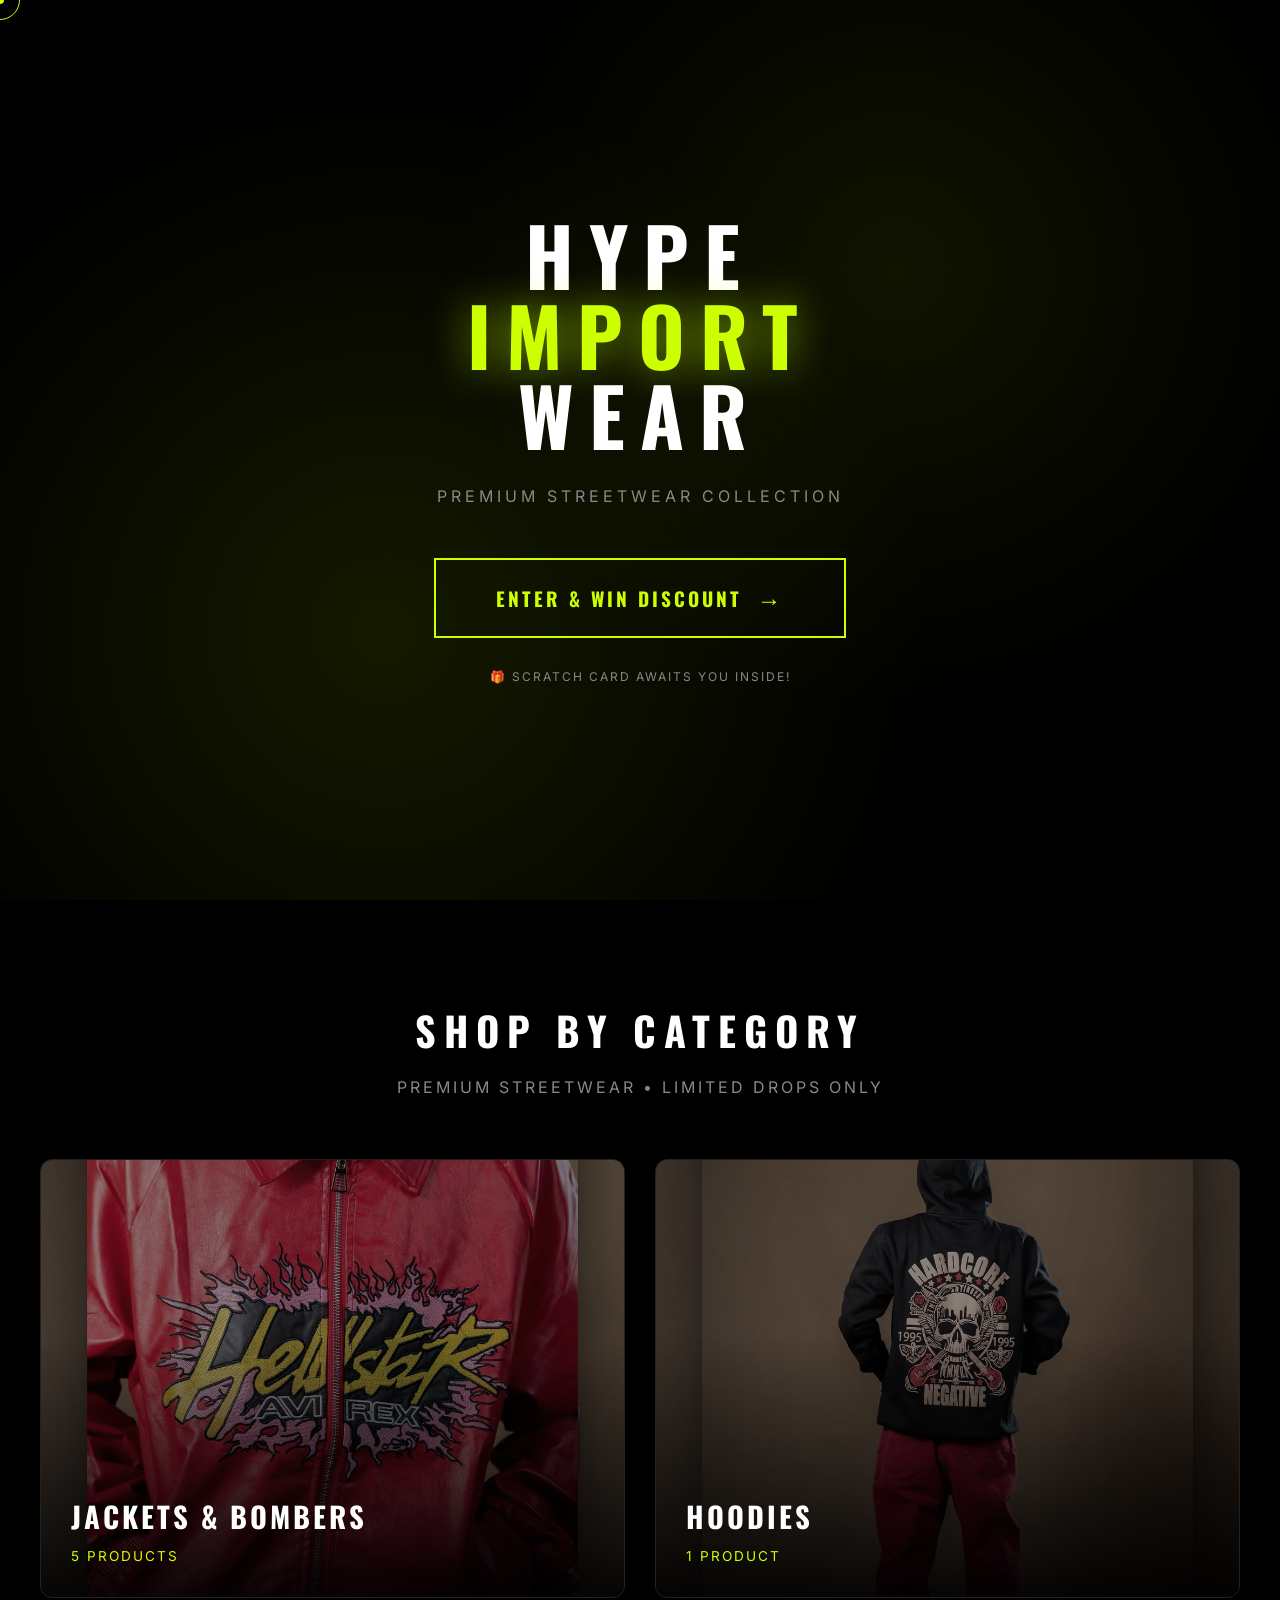
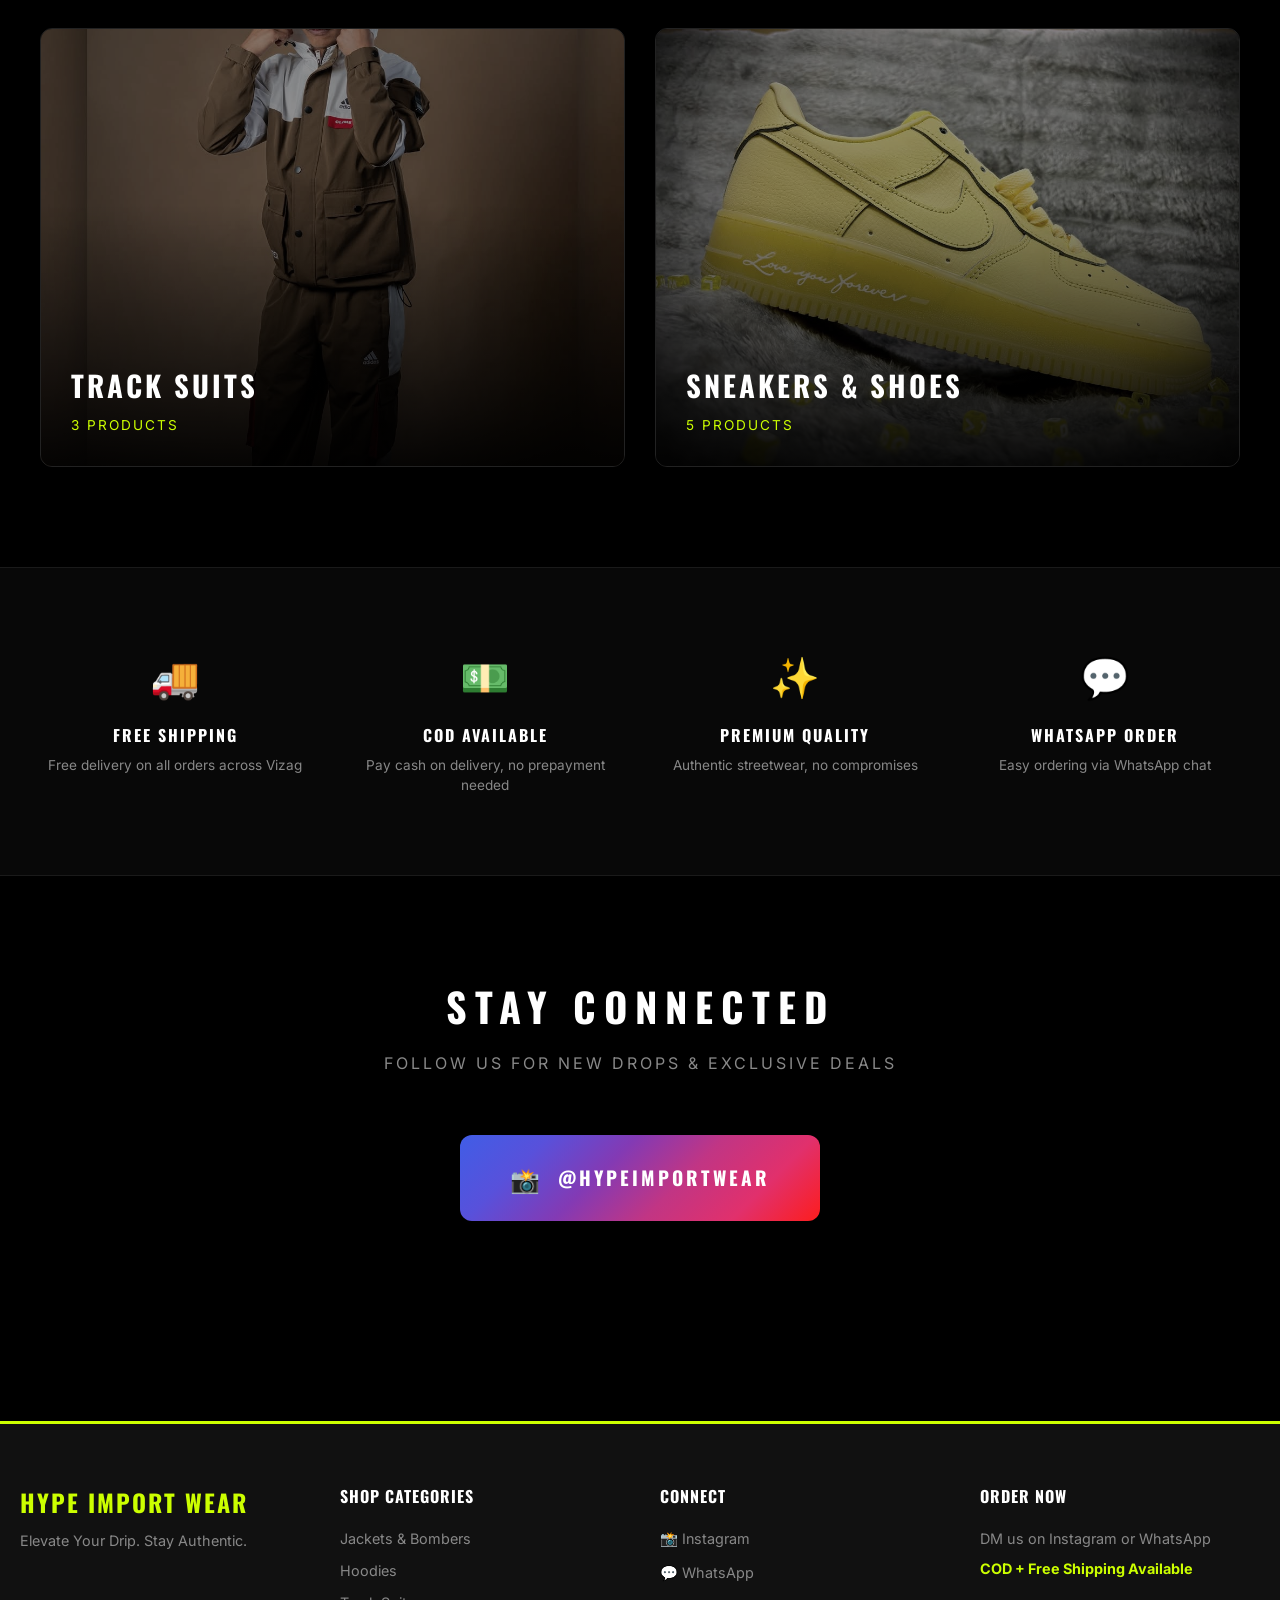
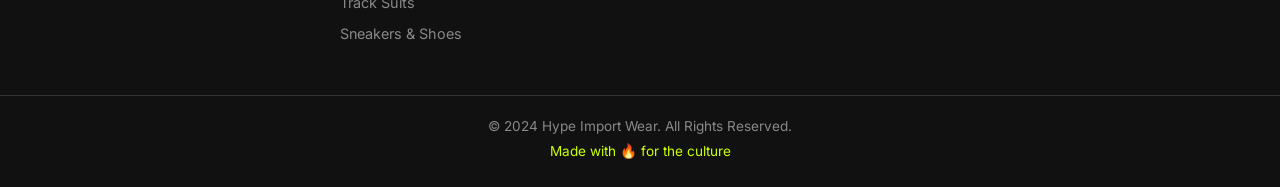
==== commit 0924c4ea: "feat: Enhance checkout process with error handling, discount application, and improved UI elements" ====
--- a/index.html
+++ b/index.html
@@ -530,6 +530,133 @@
 
             .features-grid {
                 grid-template-columns: 1fr;
+            }
+        }
+
+        /* Redesigned Vibe Modal (Glassmorphism) */
+        .category-modal-content {
+            background: rgba(10, 10, 10, 0.75) !important;
+            backdrop-filter: blur(20px) !important;
+            -webkit-backdrop-filter: blur(20px) !important;
+            border: 1px solid rgba(204, 255, 0, 0.2);
+            border-radius: 24px;
+            padding: 40px !important;
+            max-width: 600px !important;
+            box-shadow: 0 40px 100px rgba(0, 0, 0, 0.8), 0 0 40px rgba(204, 255, 0, 0.1);
+        }
+
+        .cat-modal-title {
+            font-size: 2.5rem;
+            margin-bottom: 8px;
+            background: linear-gradient(to right, #fff, var(--primary));
+            -webkit-background-clip: text;
+            background-clip: text;
+            -webkit-text-fill-color: transparent;
+            text-align: center;
+        }
+
+        .cat-modal-subtitle {
+            text-align: center;
+            margin-bottom: 30px;
+            color: var(--text-muted);
+            letter-spacing: 2px;
+            text-transform: uppercase;
+            font-size: 0.9rem;
+        }
+
+        .interest-grid {
+            display: grid;
+            grid-template-columns: repeat(2, 1fr);
+            gap: 15px;
+            margin-bottom: 30px;
+        }
+
+        .vibe-card {
+            background: rgba(255, 255, 255, 0.03);
+            border: 1px solid rgba(255, 255, 255, 0.08);
+            border-radius: 16px;
+            padding: 20px;
+            text-align: center;
+            text-decoration: none;
+            transition: all 0.4s cubic-bezier(0.4, 0, 0.2, 1);
+            position: relative;
+            overflow: hidden;
+            display: flex;
+            flex-direction: column;
+            align-items: center;
+            gap: 12px;
+        }
+
+        .vibe-card:hover {
+            background: rgba(204, 255, 0, 0.08);
+            border-color: var(--primary);
+            transform: translateY(-8px) scale(1.02);
+            box-shadow: 0 20px 40px rgba(0, 0, 0, 0.4);
+        }
+
+        .vibe-card-icon {
+            font-size: 2rem;
+            margin-bottom: 5px;
+            transition: transform 0.4s ease;
+        }
+
+        .vibe-card:hover .vibe-card-icon {
+            transform: scale(1.2) rotate(5deg);
+        }
+
+        .vibe-card-label {
+            color: #fff;
+            font-family: var(--font-heading);
+            font-weight: 600;
+            letter-spacing: 1px;
+            text-transform: uppercase;
+            font-size: 0.9rem;
+        }
+
+        .vibe-card:hover .vibe-card-label {
+            color: var(--primary);
+        }
+
+        .browse-all-link {
+            display: block;
+            text-align: center;
+            color: var(--text-muted);
+            text-decoration: none;
+            font-size: 0.85rem;
+            letter-spacing: 2px;
+            text-transform: uppercase;
+            transition: color 0.3s ease;
+            margin-top: 20px;
+        }
+
+        .browse-all-link:hover {
+            color: var(--primary);
+        }
+
+        @media (max-width: 600px) {
+            .category-modal-content {
+                padding: 30px 20px !important;
+                margin: 15px;
+                border-radius: 20px;
+            }
+
+            .cat-modal-title {
+                font-size: 1.8rem;
+            }
+
+            .interest-grid {
+                grid-template-columns: 1fr;
+            }
+
+            .vibe-card {
+                padding: 15px;
+                flex-direction: row;
+                justify-content: flex-start;
+            }
+
+            .vibe-card-icon {
+                font-size: 1.5rem;
+                margin-bottom: 0;
             }
         }
     </style>
@@ -685,7 +812,7 @@
             <div class="feature-item">
                 <div class="feature-icon">🚚</div>
                 <h3 class="feature-title">Free Shipping</h3>
-                <p class="feature-desc">Free delivery on all orders across India</p>
+                <p class="feature-desc">Free delivery on all orders across Vizag</p>
             </div>
             <div class="feature-item">
                 <div class="feature-icon">💵</div>
@@ -755,6 +882,7 @@
             </div>
             <div class="checkout-form">
                 <p class="checkout-subtitle">Enter your details to proceed</p>
+                <div id="checkout-error" class="form-error"></div>
                 <div class="form-group">
                     <label for="customer-name">Your Name *</label>
                     <input type="text" id="customer-name" class="form-input" placeholder="Enter your full name"
@@ -762,13 +890,15 @@
                 </div>
                 <div class="form-group">
                     <label for="customer-phone">Phone Number *</label>
-                    <input type="tel" id="customer-phone" class="form-input"
+                    <input type="tel" id="customer-phone" class="form-input" inputmode="numeric" maxlength="10"
                         placeholder="Enter your valid mobile number" required pattern="[0-9]{10}">
+                    <p class="input-hint">Enter a 10-digit mobile number (numbers only).</p>
                 </div>
                 <div class="form-group">
                     <label for="customer-address">Delivery Address *</label>
                     <textarea id="customer-address" class="form-input address-input"
                         placeholder="House No, Street, City, Pin Code" required rows="3"></textarea>
+                    <p class="input-hint">Include house/flat no., street, city, and PIN for delivery.</p>
                 </div>
                 <div class="checkout-summary">
                     <p>Items: <span id="checkout-items-count">0</span></p>
@@ -797,6 +927,10 @@
                 </div>
             </div>
             <p id="spin-result" class="scratch-result"></p>
+            <div id="scratch-cta" class="scratch-actions">
+                <p class="scratch-note">Tap below to lock in your discount before you pick a vibe.</p>
+                <button id="apply-discount-btn" class="btn-primary full-width">Apply 10% and continue</button>
+            </div>
         </div>
     </div>
 
@@ -813,20 +947,34 @@
         </div>
     </div>
 
-    <!-- Category Selection Modal -->
+    <!-- Category Selection Modal (Onboarding) -->
     <div id="category-modal" class="modal hidden">
         <div class="modal-content category-modal-content">
             <div class="category-selection-body">
-                <h2 class="cat-modal-title">What's Your Vibe?</h2>
-                <p class="cat-modal-subtitle">Pick your interests to explore</p>
+                <h2 class="cat-modal-title">WHAT'S YOUR VIBE?</h2>
+                <p class="cat-modal-subtitle">Pick a category to start your haul</p>
                 <div id="interest-selection" class="interest-grid">
-                    <a href="products/jackets.html" class="interest-pill">Jackets & Bombers</a>
-                    <a href="products/hoodies.html" class="interest-pill">Hoodies</a>
-                    <a href="products/tracksuits.html" class="interest-pill">Track Suits</a>
-                    <a href="products/sneakers.html" class="interest-pill">Sneakers & Shoes</a>
+                    <a href="products/jackets.html" class="vibe-card">
+                        <span class="vibe-card-icon">🧥</span>
+                        <span class="vibe-card-label">Jackets & Bombers</span>
+                    </a>
+                    <a href="products/hoodies.html" class="vibe-card">
+                        <span class="vibe-card-icon">👕</span>
+                        <span class="vibe-card-label">Hoodies</span>
+                    </a>
+                    <a href="products/tracksuits.html" class="vibe-card">
+                        <span class="vibe-card-icon">👟</span>
+                        <span class="vibe-card-label">Track Suits</span>
+                    </a>
+                    <a href="products/sneakers.html" class="vibe-card">
+                        <span class="vibe-card-icon">🔥</span>
+                        <span class="vibe-card-label">Sneakers & Shoes</span>
+                    </a>
                 </div>
-                <button id="confirm-interests-btn" class="btn-primary full-width mt-20"
-                    onclick="closeModal('category-modal')">BROWSE ALL PRODUCTS</button>
+                <button id="confirm-interests-btn" class="btn-primary full-width"
+                    onclick="closeModal('category-modal')">EXPLORE ALL DROPS</button>
+                <a href="#" class="browse-all-link" onclick="closeModal('category-modal'); return false;">Just browsing
+                    for now</a>
             </div>
         </div>
     </div>
@@ -901,6 +1049,17 @@
             }
         });
 
+        // ESC Key to close modals
+        document.addEventListener('keydown', (e) => {
+            if (e.key === 'Escape') {
+                const openModals = document.querySelectorAll('.modal:not(.hidden)');
+                openModals.forEach(modal => {
+                    modal.classList.add('hidden');
+                });
+                document.body.style.overflow = '';
+            }
+        });
+
         // Splash Screen Logic
         const splashScreen = document.getElementById('splash-screen');
         const enterBtn = document.getElementById('enter-site-btn');
@@ -920,17 +1079,17 @@
         // Check if already entered this session
         if (sessionStorage.getItem('hype_hasEntered') === 'true') {
             splashScreen.classList.add('hidden');
+            // If they already entered, we still show the vibe modal on reload to ensure "poping everutime"
+            // but after a slight delay so it's not jarring
+            setTimeout(() => openModal('category-modal'), 800);
         }
 
         enterBtn.addEventListener('click', () => {
             splashScreen.classList.add('hidden');
             sessionStorage.setItem('hype_hasEntered', 'true');
 
-            // Show scratch card if not spun
-            const hasSpun = localStorage.getItem('neon_hasSpun');
-            if (hasSpun !== 'true') {
-                setTimeout(() => openModal('spin-modal'), 500);
-            }
+            // Always show category selection modal first when entering
+            setTimeout(() => openModal('category-modal'), 500);
         });
 
         // Toggle FAB visibility based on spin status
@@ -1043,8 +1202,7 @@
 
         // Initialize
         document.addEventListener('DOMContentLoaded', () => {
-            CartManager.updateCartBadge();
-            CartManager.updateWishlistBadge();
+            CartManager.init();
             initScratchCard();
 
             // Update cart UI
@@ -1076,7 +1234,16 @@
                     btn.classList.add('hidden');
                 }
             });
+
+            // Sync wishlist and cart on boot
+            updateCartUI();
+            updateWishlistUI();
         });
+
+        // Resolve Path Helper (Root Context)
+        function resolvePath(path) {
+            return path; // On index.html, paths are already relative to root
+        }
 
         // Update Cart UI function
         function updateCartUI() {
@@ -1091,6 +1258,7 @@
             } else {
                 cartItemsContainer.innerHTML = cart.map(item => `
                     <div class="cart-item">
+                        <img src="${resolvePath(item.img)}" alt="${item.title}" class="cart-item-img">
                         <div class="cart-item-details">
                             <h4>${item.title}</h4>
                             <p class="cart-variant">Size: ${item.selectedSize}</p>
@@ -1110,17 +1278,84 @@
             const discountValue = subtotal * discount / 100;
             const total = subtotal - discountValue;
 
-            cartSubtotal.innerText = `₹${subtotal.toFixed(2)}`;
-            cartTotal.innerText = `₹${total.toFixed(2)}`;
+            if (cartSubtotal) cartSubtotal.innerText = `₹${subtotal.toFixed(2)}`;
+            if (cartTotal) cartTotal.innerText = `₹${total.toFixed(2)}`;
 
             if (discount > 0 && discountRow) {
                 discountRow.classList.remove('hidden');
                 document.getElementById('discount-rate').innerText = discount;
                 document.getElementById('discount-amount').innerText = `₹${discountValue.toFixed(2)}`;
-            }
-
-            document.getElementById('checkout-items-count').innerText = CartManager.getTotalItems();
-            document.getElementById('checkout-total').innerText = `₹${total.toFixed(0)}`;
+            } else if (discountRow) {
+                discountRow.classList.add('hidden');
+            }
+
+            const itemsCount = document.getElementById('checkout-items-count');
+            const checkoutTotal = document.getElementById('checkout-total');
+            if (itemsCount) itemsCount.innerText = CartManager.getTotalItems();
+            if (checkoutTotal) checkoutTotal.innerText = `₹${total.toFixed(0)}`;
+        }
+
+        // Update Wishlist UI function
+        function updateWishlistUI() {
+            const wishlist = CartManager.getWishlist();
+            const container = document.getElementById('wishlist-items');
+            if (!container) return;
+
+            if (wishlist.length === 0) {
+                container.innerHTML = '<p class="empty-msg">Your wishlist is empty. ♡</p>';
+            } else {
+                // We need productsData to find titles/images
+                const wishlistProducts = wishlist.map(id => productsData.find(p => p.id === id)).filter(p => p);
+                container.innerHTML = wishlistProducts.map(product => `
+                    <div class="wishlist-item">
+                        <img src="${resolvePath(product.img)}" alt="${product.title}" class="wishlist-item-img">
+                        <div class="wishlist-item-details">
+                            <h4>${product.title}</h4>
+                            <p>₹${product.price}</p>
+                        </div>
+                        <button class="wishlist-remove" onclick="toggleWishlist(${product.id})">×</button>
+                    </div>
+                `).join('');
+            }
+        }
+
+        // Toggle Wishlist global bridge
+        function toggleWishlist(productId) {
+            CartManager.toggleWishlist(productId);
+            updateWishlistUI();
+
+            // Show toast feedback
+            const isNowInWishlist = CartManager.isInWishlist(productId);
+            showToast(
+                isNowInWishlist ? 'Added to wishlist!' : 'Removed from wishlist',
+                isNowInWishlist ? 'success' : 'info'
+            );
+        }
+
+        // Toast notification (Root)
+        function showToast(message, type = 'info') {
+            let container = document.getElementById('toast-container');
+            if (!container) {
+                container = document.createElement('div');
+                container.id = 'toast-container';
+                container.className = 'toast-container';
+                document.body.appendChild(container);
+            }
+
+            const toast = document.createElement('div');
+            toast.className = `toast toast-${type}`;
+            toast.innerHTML = `
+                <span class="toast-message">${message}</span>
+                <button class="toast-close" onclick="this.parentElement.remove()">×</button>
+            `;
+
+            container.appendChild(toast);
+
+            // Auto remove after 5 seconds for better visibility
+            setTimeout(() => {
+                toast.classList.add('toast-fade');
+                setTimeout(() => toast.remove(), 300);
+            }, 5000);
         }
 
         function updateQty(cartId, change) {
--- a/css/styles.css
+++ b/css/styles.css
@@ -513,20 +513,61 @@
     display: flex;
     justify-content: space-between;
     align-items: center;
+    gap: 15px;
     padding: 15px 0;
     border-bottom: 1px solid #333;
 }
 
+.cart-item-img {
+    width: 60px;
+    height: 60px;
+    object-fit: cover;
+    border-radius: 8px;
+    border: 1px solid #333;
+    flex-shrink: 0;
+}
+
+.cart-item-details {
+    flex: 1;
+    display: flex;
+    flex-direction: column;
+    gap: 4px;
+}
+
 .cart-item-details h4 {
-    font-size: 1.1rem;
-    font-family: var(--font-heading);
-    text-transform: uppercase;
+    font-size: 0.95rem;
+    font-family: var(--font-heading);
+    text-transform: uppercase;
+    letter-spacing: 1px;
+    margin: 0;
+    line-height: 1.3;
 }
 
 .cart-item-details p {
-    font-size: 0.9rem;
+    font-size: 0.85rem;
     color: var(--text-muted);
     font-family: var(--font-body);
+    margin: 0;
+    line-height: 1.4;
+}
+
+.cart-variant {
+    color: var(--primary) !important;
+    font-weight: 600;
+}
+
+.cart-controls {
+    display: flex;
+    align-items: center;
+    gap: 8px;
+    flex-shrink: 0;
+}
+
+.cart-controls span {
+    min-width: 25px;
+    text-align: center;
+    font-weight: 600;
+    font-family: var(--font-heading);
 }
 
 .cart-controls button {
@@ -713,6 +754,24 @@
     animation: reveal-flash 0.3s ease-in-out 2;
 }
 
+.scratch-actions {
+    display: none;
+    flex-direction: column;
+    gap: 12px;
+    margin-top: 14px;
+}
+
+.scratch-actions.active {
+    display: flex;
+}
+
+.scratch-note {
+    color: var(--text-muted);
+    font-size: 0.85rem;
+    letter-spacing: 1px;
+    text-transform: uppercase;
+}
+
 @keyframes reveal-flash {
 
     0%,
@@ -727,18 +786,21 @@
 
 /* Product Details Modal */
 .product-details-content {
-    max-width: 900px;
-    width: 90%;
+    max-width: 1100px;
+    width: 92%;
     background: var(--bg-card);
-    border: 2px solid var(--primary);
-    box-shadow: 0 0 20px rgba(204, 255, 0, 0.1);
+    border: 1px solid #2e2e2e;
+    box-shadow: var(--shadow);
+    padding: 32px;
+    border-radius: 18px;
 }
 
 .product-details-grid {
     display: grid;
-    grid-template-columns: 1fr 1fr;
-    gap: 30px;
-    margin-top: 20px;
+    grid-template-columns: 1.1fr 0.9fr;
+    gap: 28px;
+    align-items: start;
+    margin-top: 12px;
 }
 
 @media (max-width: 768px) {
@@ -750,15 +812,18 @@
 .product-image-container {
     display: flex;
     flex-direction: column;
-    gap: 15px;
+    gap: 14px;
 }
 
 .modal-product-img {
     width: 100%;
-    height: auto;
-    border: 1px solid #333;
-    box-shadow: none;
-    border-radius: var(--radius);
+    height: 520px;
+    object-fit: cover;
+    object-position: center;
+    border: 1px solid #2f2f2f;
+    box-shadow: 0 10px 40px rgba(0, 0, 0, 0.55);
+    border-radius: 14px;
+    background: #0f0f0f;
 }
 
 .ig-link {
@@ -781,22 +846,24 @@
 
 .product-info-col h2 {
     font-family: var(--font-heading);
-    font-size: 2rem;
-    margin-bottom: 10px;
+    font-size: 2.2rem;
+    margin-bottom: 8px;
     text-transform: uppercase;
 }
 
 .modal-price {
-    font-size: 1.5rem;
+    font-size: 1.6rem;
     color: var(--primary);
-    font-weight: 700;
-    margin-bottom: 20px;
-    font-family: var(--font-heading);
+    font-weight: 800;
+    margin-bottom: 16px;
+    font-family: var(--font-heading);
+    letter-spacing: 0.5px;
 }
 
 .modal-description {
-    margin-bottom: 25px;
-    color: #ccc;
+    margin-bottom: 22px;
+    color: #d5d5d5;
+    line-height: 1.55;
 }
 
 .modal-description h4 {
@@ -813,7 +880,7 @@
 
 /* Options Selector */
 .option-group {
-    margin-bottom: 25px;
+    margin-bottom: 18px;
 }
 
 .option-group label {
@@ -827,6 +894,7 @@
     display: flex;
     gap: 10px;
     flex-wrap: wrap;
+    margin-top: 6px;
 }
 
 .size-selector input[type="radio"] {
@@ -834,11 +902,13 @@
 }
 
 .size-selector label {
-    padding: 10px 20px;
+    padding: 10px 18px;
     border: 1px solid var(--text-muted);
     cursor: pointer;
     transition: all 0.2s;
     margin-bottom: 0;
+    border-radius: 10px;
+    letter-spacing: 0.5px;
 }
 
 .size-selector input[type="radio"]:checked+label {
@@ -1097,6 +1167,26 @@
 }
 
 
+/* Badge Pulse Animation */
+.badge.pulse-animation {
+    animation: pulseBadge 0.4s ease-out;
+}
+
+@keyframes pulseBadge {
+    0% {
+        transform: scale(1);
+    }
+
+    50% {
+        transform: scale(1.4);
+    }
+
+    100% {
+        transform: scale(1);
+    }
+}
+
+
 /* =========================================
    HERO BANNER
    ========================================= */
@@ -1243,68 +1333,105 @@
 
 
 /* =========================================
-   TOAST NOTIFICATIONS
+   TOAST NOTIFICATIONS (Premium Redesign)
    ========================================= */
 .toast-container {
     position: fixed;
-    bottom: 30px;
+    top: 80px;
     left: 50%;
     transform: translateX(-50%);
-    z-index: 9999;
+    z-index: 10000;
     display: flex;
     flex-direction: column;
-    gap: 10px;
+    align-items: center;
+    gap: 12px;
     pointer-events: none;
+    width: auto;
+    max-width: 90vw;
 }
 
 .toast {
-    background: var(--bg-dark);
-    border: 2px solid var(--primary);
+    background: rgba(10, 10, 10, 0.95) !important;
+    backdrop-filter: blur(16px) !important;
+    -webkit-backdrop-filter: blur(16px) !important;
+    border: 1px solid rgba(204, 255, 0, 0.3);
+    border-left: 4px solid var(--primary);
     color: var(--text-main);
-    padding: 15px 30px;
-    font-family: var(--font-heading);
-    font-size: 1rem;
-    text-transform: uppercase;
-    letter-spacing: 1px;
-    box-shadow: 4px 4px 0 var(--primary);
-    animation: toastSlideIn 0.3s ease, toastSlideOut 0.3s ease 2.2s forwards;
+    padding: 18px 28px;
+    font-family: var(--font-heading);
+    font-size: 0.95rem;
+    font-weight: 600;
+    text-transform: uppercase;
+    letter-spacing: 2px;
+    border-radius: 12px;
+    box-shadow: 0 10px 40px rgba(0, 0, 0, 0.6), 0 0 20px rgba(204, 255, 0, 0.15);
+    display: flex;
+    align-items: center;
+    justify-content: space-between;
+    gap: 20px;
+    min-width: 320px;
+    max-width: 500px;
     pointer-events: auto;
+    animation: toastDropDown 0.5s cubic-bezier(0.19, 1, 0.22, 1) forwards;
+    opacity: 0;
 }
 
 .toast.success {
-    border-color: var(--primary);
+    border-left-color: var(--primary);
+    box-shadow: 0 10px 40px rgba(0, 0, 0, 0.5), 0 0 15px rgba(204, 255, 0, 0.2);
 }
 
 .toast.error {
-    border-color: #ff4444;
-    box-shadow: 4px 4px 0 #ff4444;
+    border-left-color: #ff4444;
 }
 
 .toast.info {
-    border-color: var(--text-main);
-    box-shadow: 4px 4px 0 var(--text-main);
-}
-
-@keyframes toastSlideIn {
+    border-left-color: #4488ff;
+}
+
+.toast-message {
+    flex: 1;
+}
+
+.toast-close {
+    background: transparent;
+    border: none;
+    color: var(--text-muted);
+    font-size: 1.2rem;
+    cursor: pointer;
+    line-height: 1;
+    padding: 0;
+    transition: color 0.2s;
+}
+
+.toast-close:hover {
+    color: var(--text-main);
+}
+
+.toast-fade {
+    animation: toastScaleOut 0.3s ease-in forwards !important;
+}
+
+@keyframes toastDropDown {
     from {
-        transform: translateY(100px);
+        transform: translateY(-50px) scale(0.9);
         opacity: 0;
     }
 
     to {
-        transform: translateY(0);
+        transform: translateY(0) scale(1);
         opacity: 1;
     }
 }
 
-@keyframes toastSlideOut {
+@keyframes toastScaleOut {
     from {
-        transform: translateY(0);
+        transform: scale(1);
         opacity: 1;
     }
 
     to {
-        transform: translateY(100px);
+        transform: scale(0.9);
         opacity: 0;
     }
 }
@@ -1631,6 +1758,29 @@
     letter-spacing: 1px;
 }
 
+.form-error {
+    display: none;
+    margin-bottom: 18px;
+    padding: 12px 14px;
+    border: 1px solid #ff3b30;
+    background: rgba(255, 59, 48, 0.12);
+    color: #ffd6cf;
+    border-radius: var(--radius);
+    font-size: 0.95rem;
+    letter-spacing: 0.3px;
+}
+
+.form-error.visible {
+    display: block;
+}
+
+.input-hint {
+    margin-top: 8px;
+    font-size: 0.85rem;
+    color: var(--text-muted);
+    letter-spacing: 0.4px;
+}
+
 .form-group {
     margin-bottom: 20px;
 }
@@ -2169,7 +2319,9 @@
     .modal-product-img {
         height: 100%;
         width: 100%;
-        object-fit: cover;
+        object-fit: contain;
+        background: #000;
+        /* Dark background to match theme if image doesn't fill */
     }
 
     #slider-prev,
@@ -2418,26 +2570,51 @@
 
     /* Cart Items Extra Small */
     .cart-item {
-        flex-direction: column;
-        align-items: flex-start;
+        flex-direction: row;
+        flex-wrap: wrap;
+        align-items: center;
         gap: 10px;
     }
 
+    .cart-item-img {
+        width: 50px;
+        height: 50px;
+    }
+
+    .cart-item-details {
+        flex: 1 1 calc(100% - 70px);
+    }
+
+    .cart-item-details h4 {
+        font-size: 0.85rem;
+    }
+
+    .cart-item-details p {
+        font-size: 0.75rem;
+    }
+
     .cart-controls {
-        align-self: flex-end;
-    }
-
-    /* Toast Extra Small */
+        flex: 1 1 100%;
+        justify-content: flex-end;
+        margin-top: 5px;
+    }
+
+    /* Toast Extra Small - Keep center but adjust width */
     .toast-container {
-        bottom: 20px;
-        width: 95%;
+        top: 70px;
+        width: 100%;
+        padding: 0 15px;
+        left: 50%;
+        transform: translateX(-50%);
     }
 
     .toast {
+        min-width: 0;
         width: 100%;
-        text-align: center;
+        max-width: 100%;
         font-size: 0.8rem;
-        padding: 10px 15px;
+        padding: 14px 20px;
+        letter-spacing: 1.5px;
     }
 
     /* Search Extra Small */
--- a/css/product-page.css
+++ b/css/product-page.css
@@ -181,44 +181,56 @@
 /* Toast Notifications */
 .toast-container {
     position: fixed;
-    top: 100px;
-    right: 20px;
+    top: 80px;
+    left: 50%;
+    transform: translateX(-50%);
     z-index: 10000;
     display: flex;
     flex-direction: column;
-    gap: 10px;
+    align-items: center;
+    gap: 12px;
+    pointer-events: none;
+    width: auto;
+    max-width: 90vw;
 }
 
 .toast {
     display: flex;
     align-items: center;
     justify-content: space-between;
-    gap: 15px;
-    padding: 15px 20px;
-    background: var(--bg-card);
-    border: 1px solid #333;
-    border-radius: var(--radius);
-    color: var(--text-main);
-    font-size: 0.9rem;
-    min-width: 250px;
-    max-width: 400px;
-    animation: slideIn 0.3s ease;
-    box-shadow: 0 10px 30px rgba(0, 0, 0, 0.5);
+    gap: 20px;
+    padding: 18px 28px;
+    background: rgba(10, 10, 10, 0.95) !important;
+    backdrop-filter: blur(16px) !important;
+    -webkit-backdrop-filter: blur(16px) !important;
+    border: 1px solid rgba(204, 255, 0, 0.3);
+    border-left: 4px solid var(--primary);
+    border-radius: 12px;
+    color: var(--text-main);
+    font-family: var(--font-heading);
+    font-size: 0.95rem;
+    font-weight: 600;
+    text-transform: uppercase;
+    letter-spacing: 2px;
+    min-width: 320px;
+    max-width: 500px;
+    pointer-events: auto;
+    animation: toastDropDown 0.5s cubic-bezier(0.19, 1, 0.22, 1) forwards;
+    opacity: 0;
+    box-shadow: 0 10px 40px rgba(0, 0, 0, 0.6), 0 0 20px rgba(204, 255, 0, 0.15);
 }
 
 .toast-success {
-    border-color: var(--primary);
-    background: rgba(204, 255, 0, 0.1);
+    border-left-color: var(--primary);
+    box-shadow: 0 10px 40px rgba(0, 0, 0, 0.5), 0 0 15px rgba(204, 255, 0, 0.2);
 }
 
 .toast-error {
-    border-color: #ff4444;
-    background: rgba(255, 68, 68, 0.1);
+    border-left-color: #ff4444;
 }
 
 .toast-info {
-    border-color: #3498db;
-    background: rgba(52, 152, 219, 0.1);
+    border-left-color: #4488ff;
 }
 
 .toast-close {
@@ -236,9 +248,29 @@
 }
 
 .toast-fade {
-    opacity: 0;
-    transform: translateX(100%);
-    transition: all 0.3s ease;
+    animation: toastScaleOut 0.3s ease-in forwards !important;
+}
+
+@keyframes toastDropDown {
+    from {
+        transform: translateY(-50px) scale(0.9);
+        opacity: 0;
+    }
+    to {
+        transform: translateY(0) scale(1);
+        opacity: 1;
+    }
+}
+
+@keyframes toastScaleOut {
+    from {
+        transform: scale(1);
+        opacity: 1;
+    }
+    to {
+        transform: scale(0.9);
+        opacity: 0;
+    }
 }
 
 @keyframes slideIn {
